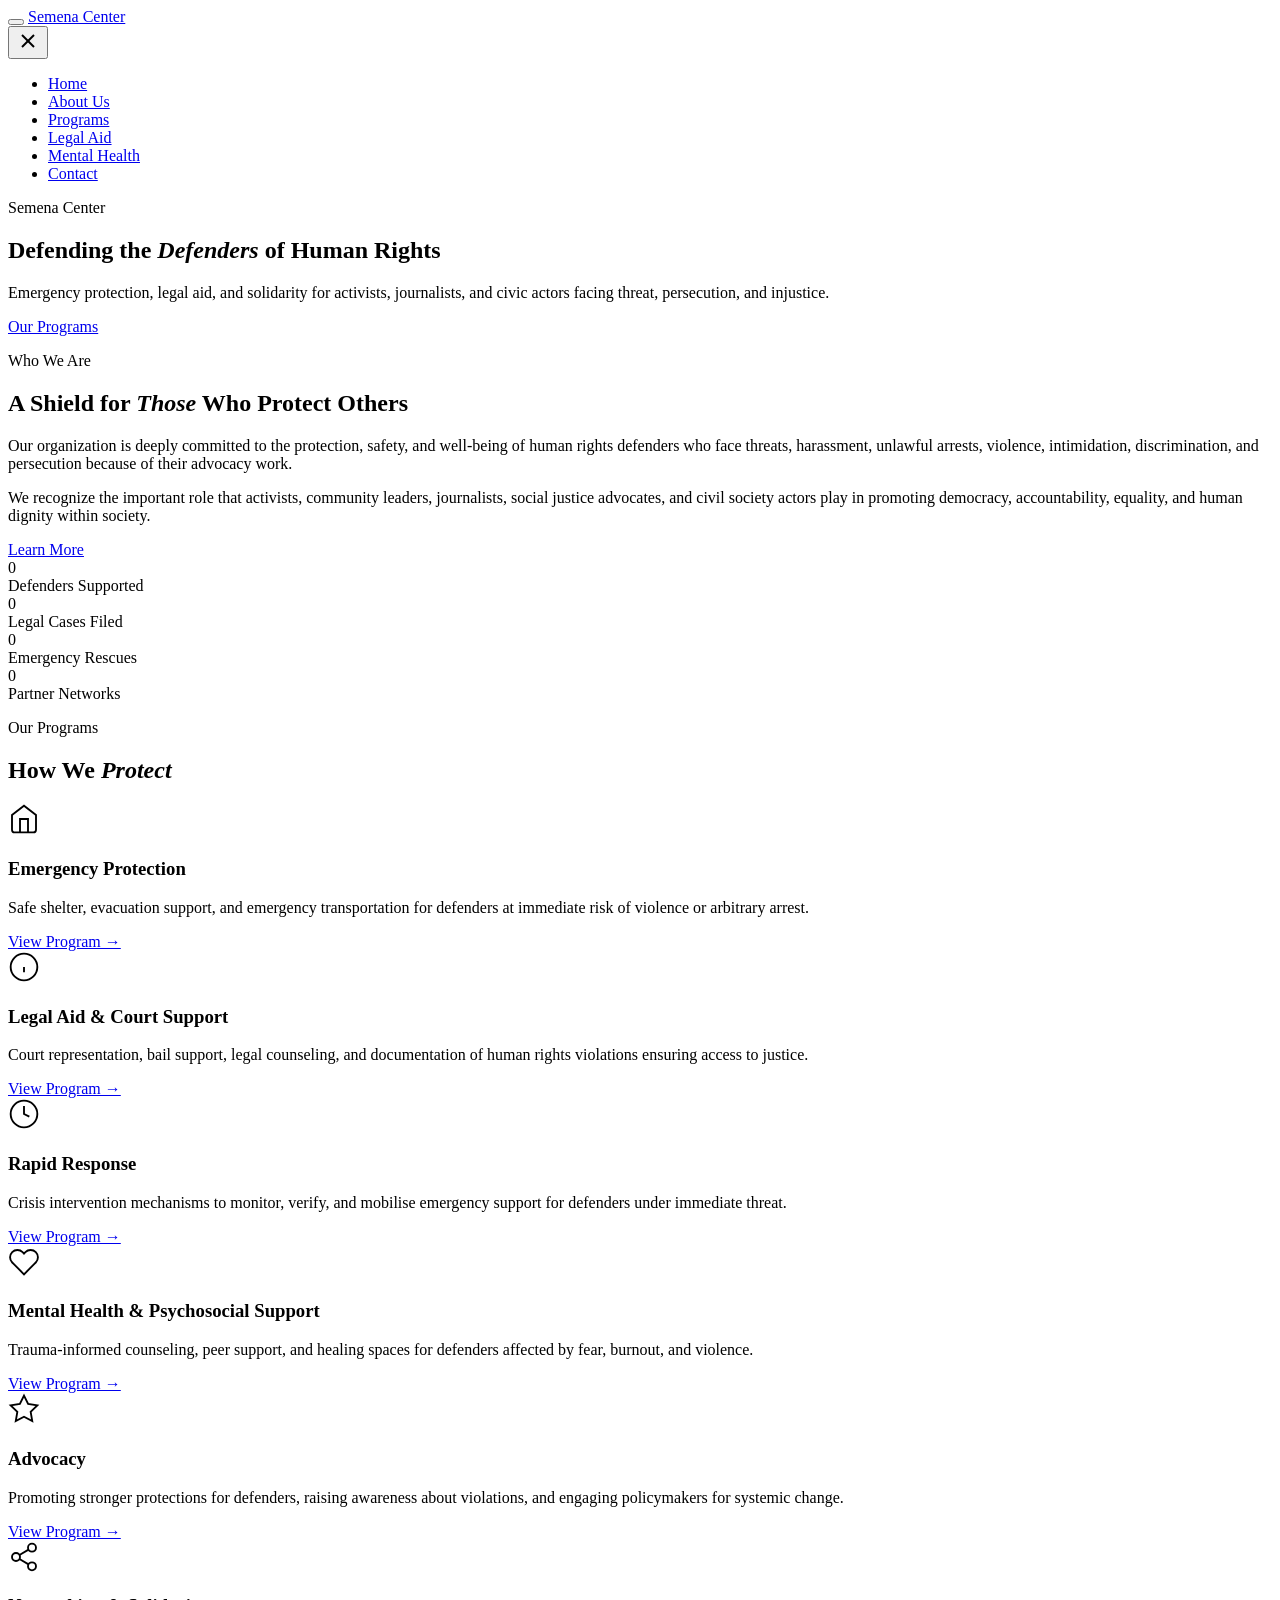
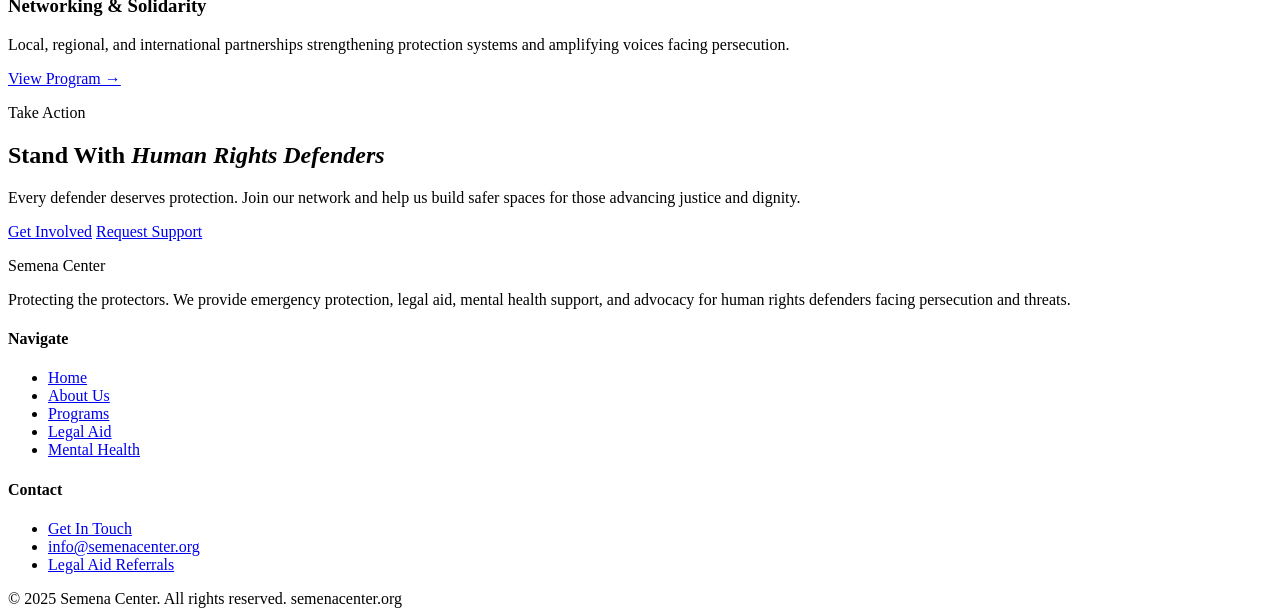
==== index.html @ c16798a7 "Update index.html" ====
<!DOCTYPE html>
<html lang="en">
<head>
<meta charset="UTF-8">
<link rel="icon" type="image/svg+xml" href="data:image/svg+xml,%3Csvg xmlns=%27http://www.w3.org/2000/svg%27 viewBox=%270 0 100 100%27%3E%3Crect width=%27100%27 height=%27100%27 rx=%2720%27 fill=%27%230D9488%27/%3E%3Ctext x=%2750%27 y=%2768%27 font-family=%27sans-serif%27 font-size=%2760%27 font-weight=%27700%27 fill=%27white%27 text-anchor=%27middle%27%3ES%3C/text%3E%3C/svg%3E">
<meta name="viewport" content="width=device-width, initial-scale=1.0">
<title>Semena Center — Protecting Human Rights Defenders</title>
<meta name="description" content="Semena Center provides emergency protection, legal aid, mental health support, and advocacy for human rights defenders facing threats and persecution.">
<link rel="preconnect" href="https://fonts.googleapis.com">
<link rel="preconnect" href="https://fonts.gstatic.com" crossorigin>
<link href="https://fonts.googleapis.com/css2?family=Nunito:wght@300;400;500;600;700;800&display=swap" rel="stylesheet">
<link rel="stylesheet" href="style.css">
<script src="https://sites.super.myninja.ai/_assets/ninja-daytona-script.js"></script>
</head>
<body>

<!-- NAV -->
<nav id="mainNav">
  <div class="nav-inner">
    <button class="hamburger" id="hamburger" aria-label="Menu">
      <span></span><span></span><span></span>
    </button>
    <a href="index.html" class="nav-logo">
      <span class="logo-text">Semena Center</span>
    </a>
    <div class="nav-spacer"></div>
  </div>
</nav>

<!-- NAV DROPDOWN -->
<div class="nav-dropdown" id="navDropdown">
  <button class="nav-close" id="navClose" aria-label="Close menu">
    <svg width="24" height="24" viewBox="0 0 24 24" fill="none" stroke="currentColor" stroke-width="2"><line x1="18" y1="6" x2="6" y2="18"/><line x1="6" y1="6" x2="18" y2="18"/></svg>
  </button>
  <ul>
    <li><a href="index.html">Home</a></li>
    <li><a href="about.html">About Us</a></li>
    <li><a href="programs.html">Programs</a></li>
    <li><a href="legal-aid.html">Legal Aid</a></li>
    <li><a href="mental-health.html">Mental Health</a></li>
    <li><a href="contact.html">Contact</a></li>
  </ul>
</div>

<!-- HERO -->
<section class="hero">
  <div class="hero-bg"></div>
  <div class="hero-content">
    <p class="hero-eyebrow">Semena Center</p>
    <h1 class="hero-title">Defending the <em>Defenders</em> of Human Rights</h1>
    <p class="hero-sub">Emergency protection, legal aid, and solidarity for activists, journalists, and civic actors facing threat, persecution, and injustice.</p>
    <a href="programs.html" class="btn-primary">Our Programs</a>
  </div>
</section>

<!-- ABOUT STRIP -->
<section class="about-strip">
  <div class="container">
    <div class="about-grid">
      <div class="about-left reveal">
        <p class="section-label">Who We Are</p>
        <h2 class="section-title">A Shield for <em>Those</em> Who Protect Others</h2>
        <div class="divider"></div>
      </div>
      <div class="about-right reveal">
        <p class="body-text">Our organization is deeply committed to the protection, safety, and well-being of human rights defenders who face threats, harassment, unlawful arrests, violence, intimidation, discrimination, and persecution because of their advocacy work.</p>
        <p class="body-text">We recognize the important role that activists, community leaders, journalists, social justice advocates, and civil society actors play in promoting democracy, accountability, equality, and human dignity within society.</p>
        <a href="about.html" class="btn-primary" style="margin-top:24px">Learn More</a>
      </div>
    </div>
  </div>
</section>

<!-- IMPACT BAR -->
<section class="impact-bar reveal">
  <div class="container">
    <div class="impact-grid">
      <div class="impact-stat">
        <div class="num" data-target="840">0</div>
        <div class="lbl">Defenders Supported</div>
      </div>
      <div class="impact-stat">
        <div class="num" data-target="320">0</div>
        <div class="lbl">Legal Cases Filed</div>
      </div>
      <div class="impact-stat">
        <div class="num" data-target="56">0</div>
        <div class="lbl">Emergency Rescues</div>
      </div>
      <div class="impact-stat">
        <div class="num" data-target="14">0</div>
        <div class="lbl">Partner Networks</div>
      </div>
    </div>
  </div>
</section>

<!-- PILLARS GRID -->
<section class="pillars">
  <div class="container">
    <div class="pillars-header reveal">
      <p class="section-label">Our Programs</p>
      <h2 class="section-title">How We <em>Protect</em></h2>
      <div class="divider"></div>
    </div>
    <div class="pillars-grid">
      <div class="pillar-card reveal">
        <div class="pillar-icon">
          <svg width="32" height="32" viewBox="0 0 24 24" fill="none" stroke="currentColor" stroke-width="1.4"><path d="M3 9l9-7 9 7v11a2 2 0 01-2 2H5a2 2 0 01-2-2z"/><polyline points="9 22 9 12 15 12 15 22"/></svg>
        </div>
        <h3>Emergency Protection</h3>
        <p>Safe shelter, evacuation support, and emergency transportation for defenders at immediate risk of violence or arbitrary arrest.</p>
        <a href="programs.html">View Program &rarr;</a>
      </div>
      <div class="pillar-card reveal">
        <div class="pillar-icon">
          <svg width="32" height="32" viewBox="0 0 24 24" fill="none" stroke="currentColor" stroke-width="1.4"><circle cx="12" cy="12" r="10"/><path d="M12 16v-4"/><path d="M12 8h.01"/></svg>
        </div>
        <h3>Legal Aid & Court Support</h3>
        <p>Court representation, bail support, legal counseling, and documentation of human rights violations ensuring access to justice.</p>
        <a href="legal-aid.html">View Program &rarr;</a>
      </div>
      <div class="pillar-card reveal">
        <div class="pillar-icon">
          <svg width="32" height="32" viewBox="0 0 24 24" fill="none" stroke="currentColor" stroke-width="1.4"><circle cx="12" cy="12" r="10"/><path d="M12 6v6l4 2"/></svg>
        </div>
        <h3>Rapid Response</h3>
        <p>Crisis intervention mechanisms to monitor, verify, and mobilise emergency support for defenders under immediate threat.</p>
        <a href="programs.html">View Program &rarr;</a>
      </div>
      <div class="pillar-card reveal">
        <div class="pillar-icon">
          <svg width="32" height="32" viewBox="0 0 24 24" fill="none" stroke="currentColor" stroke-width="1.4"><path d="M20.84 4.61a5.5 5.5 0 00-7.78 0L12 5.67l-1.06-1.06a5.5 5.5 0 00-7.78 7.78l1.06 1.06L12 21.23l7.78-7.78 1.06-1.06a5.5 5.5 0 000-7.78z"/></svg>
        </div>
        <h3>Mental Health & Psychosocial Support</h3>
        <p>Trauma-informed counseling, peer support, and healing spaces for defenders affected by fear, burnout, and violence.</p>
        <a href="mental-health.html">View Program &rarr;</a>
      </div>
      <div class="pillar-card reveal">
        <div class="pillar-icon">
          <svg width="32" height="32" viewBox="0 0 24 24" fill="none" stroke="currentColor" stroke-width="1.4"><polygon points="12 2 15.09 8.26 22 9.27 17 14.14 18.18 21.02 12 17.77 5.82 21.02 7 14.14 2 9.27 8.91 8.26 12 2"/></svg>
        </div>
        <h3>Advocacy</h3>
        <p>Promoting stronger protections for defenders, raising awareness about violations, and engaging policymakers for systemic change.</p>
        <a href="about.html">View Program &rarr;</a>
      </div>
      <div class="pillar-card reveal">
        <div class="pillar-icon">
          <svg width="32" height="32" viewBox="0 0 24 24" fill="none" stroke="currentColor" stroke-width="1.4"><circle cx="18" cy="5" r="3"/><circle cx="6" cy="12" r="3"/><circle cx="18" cy="19" r="3"/><line x1="8.59" y1="13.51" x2="15.42" y2="17.49"/><line x1="15.41" y1="6.51" x2="8.59" y2="10.49"/></svg>
        </div>
        <h3>Networking & Solidarity</h3>
        <p>Local, regional, and international partnerships strengthening protection systems and amplifying voices facing persecution.</p>
        <a href="contact.html">View Program &rarr;</a>
      </div>
    </div>
  </div>
</section>

<!-- CTA BAND -->
<section class="cta-band reveal">
  <div class="container">
    <p class="section-label">Take Action</p>
    <h2>Stand With <em>Human Rights Defenders</em></h2>
    <p>Every defender deserves protection. Join our network and help us build safer spaces for those advancing justice and dignity.</p>
    <div class="cta-buttons">
      <a href="contact.html" class="btn-primary btn-filled">Get Involved</a>
      <a href="programs.html" class="btn-primary">Request Support</a>
    </div>
  </div>
</section>

<!-- FOOTER -->
<footer>
  <div class="container">
    <div class="footer-grid">
      <div class="footer-brand">
        <p class="footer-logo-text">Semena Center</p>
        <p>Protecting the protectors. We provide emergency protection, legal aid, mental health support, and advocacy for human rights defenders facing persecution and threats.</p>
      </div>
      <div>
        <h4>Navigate</h4>
        <ul>
          <li><a href="index.html">Home</a></li>
          <li><a href="about.html">About Us</a></li>
          <li><a href="programs.html">Programs</a></li>
          <li><a href="legal-aid.html">Legal Aid</a></li>
          <li><a href="mental-health.html">Mental Health</a></li>
        </ul>
      </div>
      <div>
        <h4>Contact</h4>
        <ul>
          <li><a href="contact.html">Get In Touch</a></li>
          <li><a href="mailto:info@semenacenter.org">info@semenacenter.org</a></li>
          <li><a href="contact.html">Legal Aid Referrals</a></li>
        </ul>
      </div>
    </div>
    <div class="footer-bottom">
      <span>&copy; 2025 Semena Center. All rights reserved.</span>
      <span>semenacenter.org</span>
    </div>
  </div>
</footer>

<script src="main.js"></script>
</body>
</html>
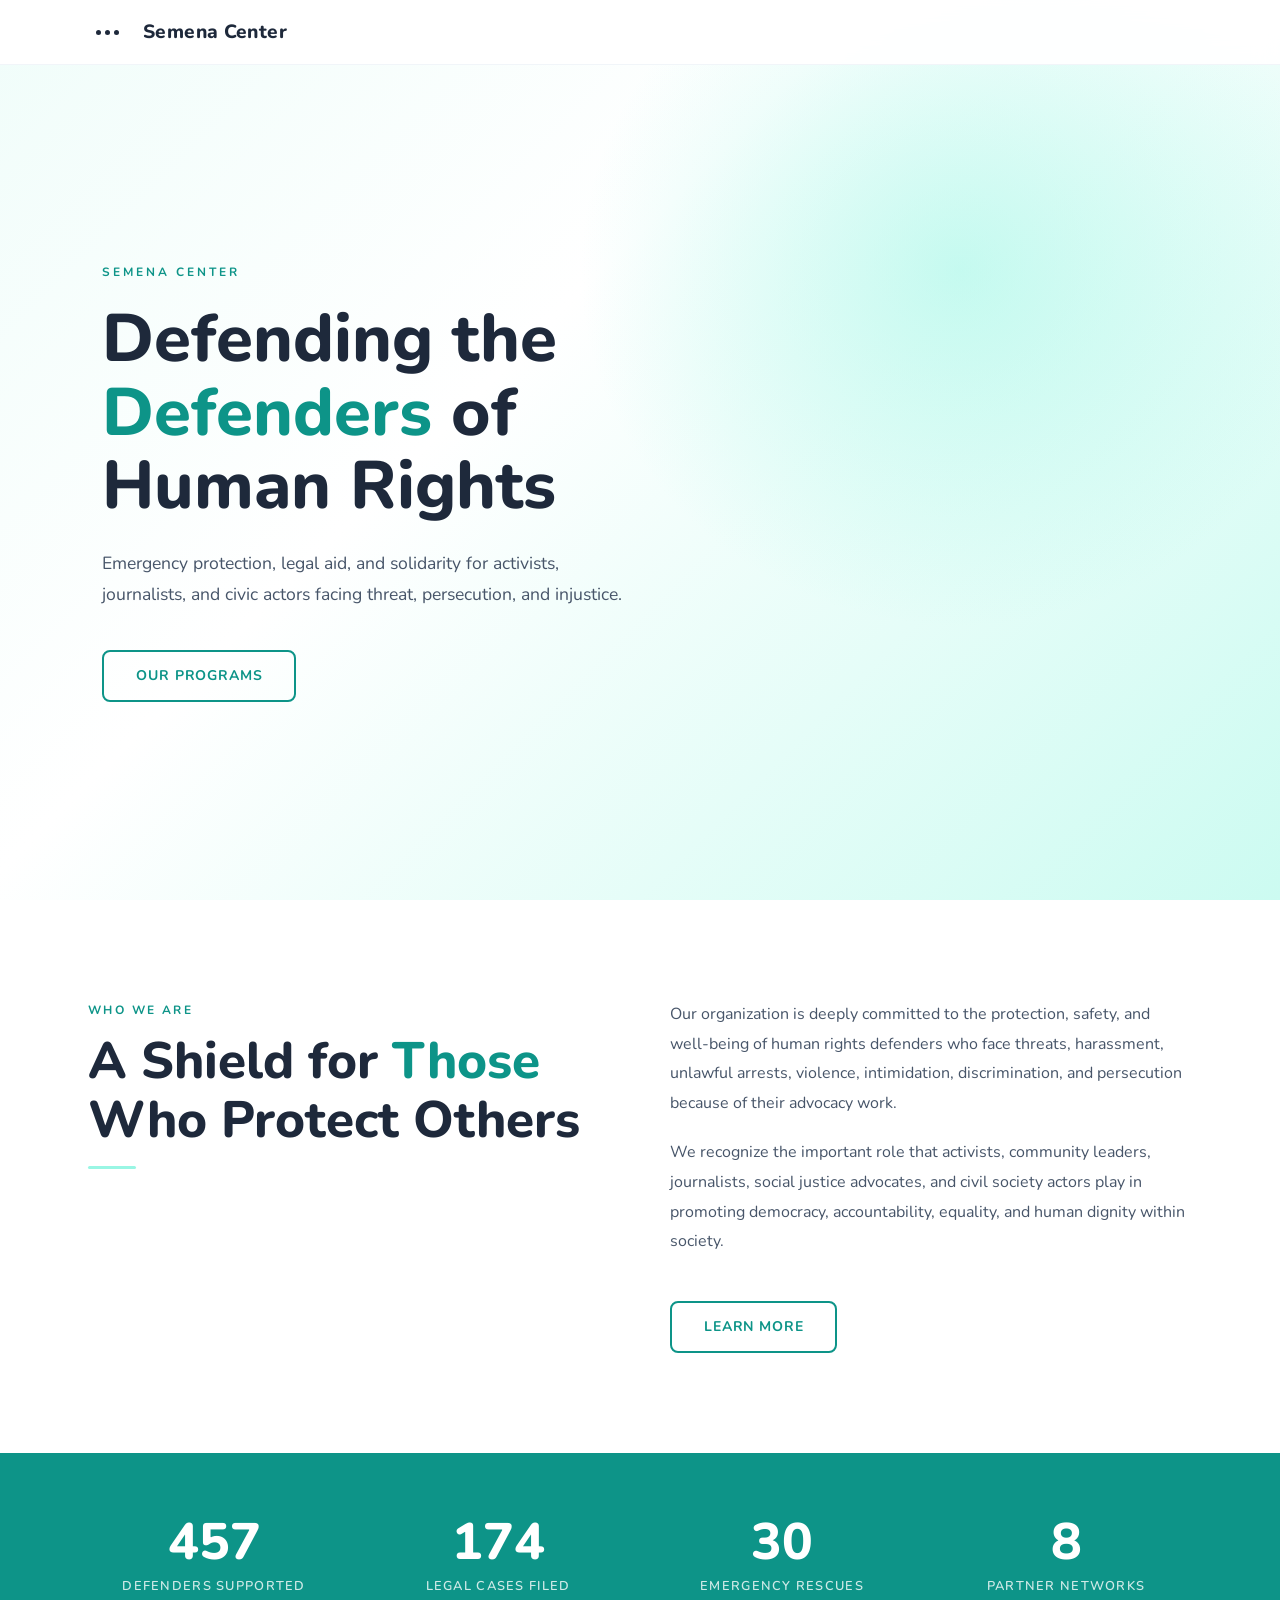
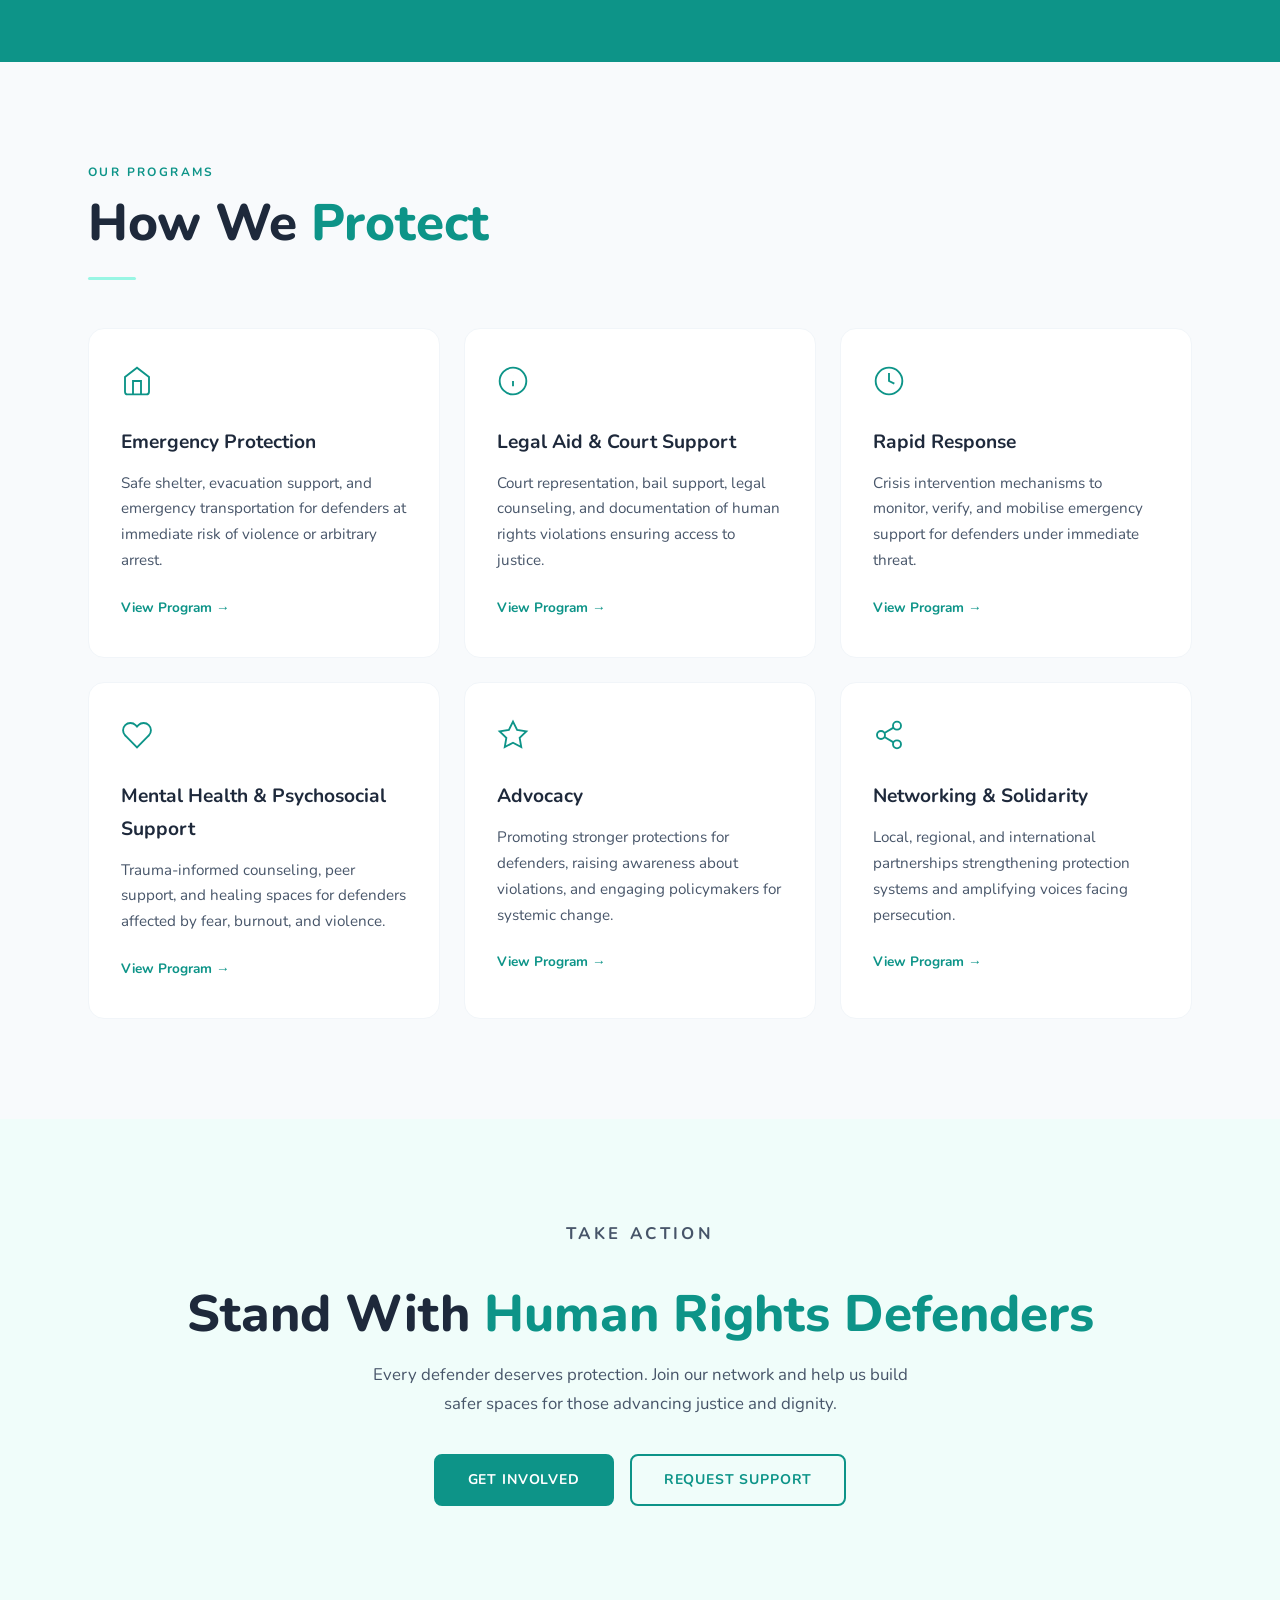
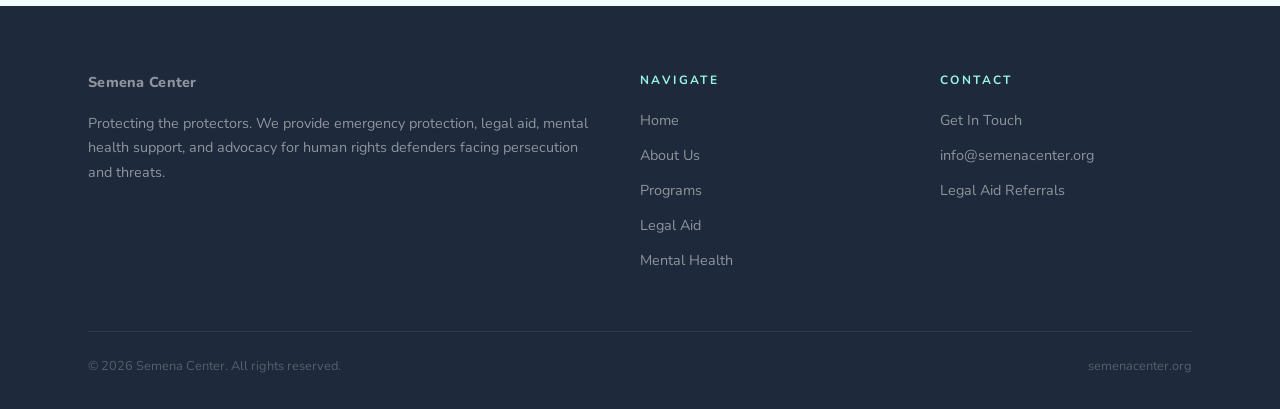
==== commit 7f0d6add: "Update copyright year in footer to 2026" ====
--- a/index.html
+++ b/index.html
@@ -197,7 +197,7 @@
       </div>
     </div>
     <div class="footer-bottom">
-      <span>&copy; 2025 Semena Center. All rights reserved.</span>
+      <span>&copy; 2026 Semena Center. All rights reserved.</span>
       <span>semenacenter.org</span>
     </div>
   </div>
@@ -205,4 +205,4 @@
 
 <script src="main.js"></script>
 </body>
-</html>+</html>
--- a/style.css
+++ b/style.css
@@ -0,0 +1,919 @@
+/* ========================================
+   SEMENA CENTER — White & Aqua Theme
+   Minimalist NGO Design
+   ======================================== */
+
+/* VARIABLES */
+:root {
+  --aqua: #0D9488;
+  --aqua-light: #CCFBF1;
+  --aqua-50: #F0FDFA;
+  --aqua-100: #CCFBF1;
+  --aqua-200: #99F6E4;
+  --aqua-600: #0D9488;
+  --aqua-700: #0F766E;
+  --aqua-800: #115E59;
+  --green: #059669;
+  --text-dark: #1E293B;
+  --text-body: #475569;
+  --text-muted: #94A3B8;
+  --white: #FFFFFF;
+  --bg-light: #F8FAFC;
+  --bg-section: #F1F5F9;
+  --border: #E2E8F0;
+  --border-light: #F1F5F9;
+  --shadow-sm: 0 1px 2px rgba(0,0,0,0.05);
+  --shadow-md: 0 4px 6px -1px rgba(0,0,0,0.07), 0 2px 4px -2px rgba(0,0,0,0.05);
+  --shadow-lg: 0 10px 15px -3px rgba(0,0,0,0.08), 0 4px 6px -4px rgba(0,0,0,0.05);
+  --radius: 12px;
+  --radius-lg: 16px;
+  --max-width: 1200px;
+}
+
+/* RESET */
+*, *::before, *::after { margin: 0; padding: 0; box-sizing: border-box; }
+html { scroll-behavior: smooth; }
+body {
+  background: var(--white);
+  color: var(--text-body);
+  font-family: 'Nunito', sans-serif;
+  overflow-x: hidden;
+  line-height: 1.7;
+  -webkit-font-smoothing: antialiased;
+  -moz-osx-font-smoothing: grayscale;
+}
+img { max-width: 100%; display: block; }
+a { color: var(--aqua); text-decoration: none; transition: color 0.3s; }
+a:hover { color: var(--aqua-700); }
+ul { list-style: none; }
+
+/* UTILITY */
+.container { max-width: var(--max-width); margin: 0 auto; padding: 0 clamp(20px, 5vw, 48px); }
+.section-label {
+  font-size: 0.75rem;
+  letter-spacing: 0.2em;
+  text-transform: uppercase;
+  color: var(--aqua);
+  font-weight: 700;
+  margin-bottom: 12px;
+}
+.section-title {
+  font-size: clamp(2rem, 4vw, 3.2rem);
+  font-weight: 800;
+  line-height: 1.15;
+  color: var(--text-dark);
+  margin-bottom: 24px;
+}
+.section-title em {
+  font-style: normal;
+  color: var(--aqua);
+}
+.divider {
+  width: 48px;
+  height: 3px;
+  background: var(--aqua-200);
+  border-radius: 2px;
+  margin-bottom: 32px;
+}
+.body-text {
+  font-size: 1rem;
+  color: var(--text-body);
+  line-height: 1.85;
+  margin-bottom: 20px;
+}
+.btn-primary {
+  display: inline-block;
+  padding: 12px 32px;
+  border: 2px solid var(--aqua);
+  color: var(--aqua);
+  font-family: 'Nunito', sans-serif;
+  font-size: 0.875rem;
+  font-weight: 700;
+  letter-spacing: 0.06em;
+  text-transform: uppercase;
+  border-radius: 8px;
+  transition: all 0.3s ease;
+  cursor: pointer;
+  background: transparent;
+}
+.btn-primary:hover {
+  background: var(--aqua);
+  color: var(--white);
+}
+.btn-primary.btn-filled {
+  background: var(--aqua);
+  color: var(--white);
+}
+.btn-primary.btn-filled:hover {
+  background: var(--aqua-700);
+  border-color: var(--aqua-700);
+}
+
+/* ========================================
+   NAVIGATION
+   ======================================== */
+nav {
+  position: fixed;
+  top: 0;
+  left: 0;
+  right: 0;
+  z-index: 1000;
+  background: rgba(255,255,255,0.95);
+  backdrop-filter: blur(12px);
+  -webkit-backdrop-filter: blur(12px);
+  border-bottom: 1px solid var(--border-light);
+  transition: box-shadow 0.3s;
+}
+nav.scrolled {
+  box-shadow: var(--shadow-md);
+}
+.nav-inner {
+  max-width: var(--max-width);
+  margin: 0 auto;
+  padding: 0 clamp(16px, 4vw, 48px);
+  height: 64px;
+  display: flex;
+  align-items: center;
+  gap: 16px;
+}
+.nav-logo {
+  display: flex;
+  align-items: center;
+  text-decoration: none;
+}
+.logo-text {
+  font-size: 1.2rem;
+  font-weight: 800;
+  color: var(--text-dark);
+  letter-spacing: 0.02em;
+}
+.nav-spacer { flex: 1; }
+
+/* HAMBURGER — 3 smaller dots on the left */
+.hamburger {
+  display: flex;
+  align-items: center;
+  gap: 4px;
+  background: none;
+  border: none;
+  padding: 8px;
+  cursor: pointer;
+  order: -1;
+}
+.hamburger span {
+  width: 5px;
+  height: 5px;
+  background: var(--text-dark);
+  border-radius: 50%;
+  display: block;
+  transition: all 0.3s ease;
+}
+.hamburger:hover span { background: var(--aqua); }
+.hamburger.active span:nth-child(1) { transform: translateY(9px); background: var(--aqua); }
+.hamburger.active span:nth-child(2) { opacity: 0; }
+.hamburger.active span:nth-child(3) { transform: translateY(-9px); background: var(--aqua); }
+
+/* NAV DROPDOWN */
+.nav-dropdown {
+  position: fixed;
+  top: 0;
+  left: 0;
+  right: 0;
+  bottom: 0;
+  background: rgba(255,255,255,0.98);
+  backdrop-filter: blur(20px);
+  z-index: 999;
+  display: flex;
+  flex-direction: column;
+  align-items: center;
+  justify-content: center;
+  opacity: 0;
+  pointer-events: none;
+  transition: opacity 0.4s ease;
+}
+.nav-dropdown.open {
+  opacity: 1;
+  pointer-events: all;
+}
+.nav-close {
+  position: absolute;
+  top: 20px;
+  right: 24px;
+  background: none;
+  border: none;
+  color: var(--text-dark);
+  cursor: pointer;
+  padding: 8px;
+}
+.nav-close:hover { color: var(--aqua); }
+.nav-dropdown ul { text-align: center; }
+.nav-dropdown ul li {
+  opacity: 0;
+  transform: translateY(20px);
+  transition: opacity 0.4s ease, transform 0.4s ease;
+}
+.nav-dropdown.open ul li:nth-child(1) { opacity:1; transform:translateY(0); transition-delay:0.1s; }
+.nav-dropdown.open ul li:nth-child(2) { opacity:1; transform:translateY(0); transition-delay:0.15s; }
+.nav-dropdown.open ul li:nth-child(3) { opacity:1; transform:translateY(0); transition-delay:0.2s; }
+.nav-dropdown.open ul li:nth-child(4) { opacity:1; transform:translateY(0); transition-delay:0.25s; }
+.nav-dropdown.open ul li:nth-child(5) { opacity:1; transform:translateY(0); transition-delay:0.3s; }
+.nav-dropdown.open ul li:nth-child(6) { opacity:1; transform:translateY(0); transition-delay:0.35s; }
+.nav-dropdown ul li a {
+  font-size: clamp(1.8rem, 5vw, 3.2rem);
+  font-weight: 700;
+  color: var(--text-dark);
+  text-decoration: none;
+  display: block;
+  padding: 10px 0;
+  transition: color 0.3s;
+}
+.nav-dropdown ul li a:hover { color: var(--aqua); }
+
+/* ========================================
+   HERO
+   ======================================== */
+.hero {
+  position: relative;
+  width: 100%;
+  min-height: 100vh;
+  display: flex;
+  align-items: center;
+  background: linear-gradient(135deg, var(--aqua-50) 0%, var(--white) 40%, var(--aqua-100) 100%);
+  overflow: hidden;
+  padding-top: 64px;
+}
+.hero-bg {
+  position: absolute;
+  top: -10%;
+  right: -5%;
+  width: 60%;
+  height: 80%;
+  background: radial-gradient(ellipse at center, var(--aqua-200) 0%, transparent 70%);
+  opacity: 0.5;
+  border-radius: 50%;
+}
+.hero-content {
+  position: relative;
+  z-index: 2;
+  max-width: 640px;
+  padding: 80px 0 80px 0;
+  margin-left: clamp(20px, 8vw, 10%);
+}
+.hero-eyebrow {
+  font-size: 0.75rem;
+  letter-spacing: 0.25em;
+  text-transform: uppercase;
+  color: var(--aqua);
+  font-weight: 700;
+  margin-bottom: 20px;
+}
+.hero-title {
+  font-size: clamp(2.5rem, 5.5vw, 4.2rem);
+  font-weight: 800;
+  line-height: 1.1;
+  color: var(--text-dark);
+  margin-bottom: 24px;
+}
+.hero-title em {
+  font-style: normal;
+  color: var(--aqua);
+}
+.hero-sub {
+  font-size: 1.1rem;
+  color: var(--text-body);
+  line-height: 1.75;
+  margin-bottom: 40px;
+  max-width: 520px;
+}
+
+/* ========================================
+   ABOUT STRIP
+   ======================================== */
+.about-strip {
+  padding: 100px 0;
+  background: var(--white);
+}
+.about-grid {
+  display: grid;
+  grid-template-columns: 1fr 1fr;
+  gap: 60px;
+  align-items: start;
+}
+.about-left .section-title { margin-bottom: 16px; }
+
+/* ========================================
+   IMPACT BAR
+   ======================================== */
+.impact-bar {
+  padding: 64px 0;
+  background: var(--aqua);
+}
+.impact-grid {
+  display: grid;
+  grid-template-columns: repeat(4, 1fr);
+  gap: 32px;
+  text-align: center;
+}
+.impact-stat .num {
+  font-size: clamp(2.5rem, 4vw, 3.5rem);
+  font-weight: 800;
+  color: var(--white);
+  line-height: 1;
+}
+.impact-stat .lbl {
+  font-size: 0.8rem;
+  letter-spacing: 0.1em;
+  text-transform: uppercase;
+  color: rgba(255,255,255,0.8);
+  margin-top: 8px;
+  font-weight: 600;
+}
+
+/* ========================================
+   PILLARS GRID
+   ======================================== */
+.pillars {
+  padding: 100px 0;
+  background: var(--bg-light);
+}
+.pillars-header { margin-bottom: 48px; }
+.pillars-grid {
+  display: grid;
+  grid-template-columns: repeat(auto-fill, minmax(320px, 1fr));
+  gap: 24px;
+}
+.pillar-card {
+  padding: 36px 32px;
+  background: var(--white);
+  border-radius: var(--radius-lg);
+  border: 1px solid var(--border-light);
+  transition: all 0.3s ease;
+}
+.pillar-card:hover {
+  border-color: var(--aqua-200);
+  box-shadow: var(--shadow-lg);
+  transform: translateY(-2px);
+}
+.pillar-icon {
+  margin-bottom: 20px;
+  color: var(--aqua);
+}
+.pillar-card h3 {
+  font-size: 1.2rem;
+  font-weight: 700;
+  color: var(--text-dark);
+  margin-bottom: 12px;
+}
+.pillar-card p {
+  font-size: 0.95rem;
+  color: var(--text-body);
+  line-height: 1.7;
+  margin-bottom: 20px;
+}
+.pillar-card a {
+  font-size: 0.85rem;
+  font-weight: 700;
+  color: var(--aqua);
+  text-decoration: none;
+  transition: color 0.3s;
+}
+.pillar-card a:hover { color: var(--aqua-700); }
+
+/* ========================================
+   CTA BAND
+   ======================================== */
+.cta-band {
+  padding: 100px 0;
+  background: var(--aqua-50);
+  text-align: center;
+}
+.cta-band h2 {
+  font-size: clamp(2rem, 4vw, 3.2rem);
+  font-weight: 800;
+  color: var(--text-dark);
+  margin-bottom: 16px;
+  line-height: 1.15;
+}
+.cta-band h2 em {
+  font-style: normal;
+  color: var(--aqua);
+}
+.cta-band p {
+  font-size: 1.05rem;
+  color: var(--text-body);
+  max-width: 560px;
+  margin: 0 auto 36px;
+  line-height: 1.75;
+}
+.cta-buttons {
+  display: flex;
+  gap: 16px;
+  justify-content: center;
+  flex-wrap: wrap;
+}
+
+/* ========================================
+   FOOTER
+   ======================================== */
+footer {
+  background: var(--text-dark);
+  padding: 64px 0 32px;
+}
+.footer-grid {
+  display: grid;
+  grid-template-columns: 2fr 1fr 1fr;
+  gap: 48px;
+  margin-bottom: 48px;
+}
+.footer-logo-text {
+  font-size: 1.1rem;
+  font-weight: 800;
+  color: var(--white);
+  letter-spacing: 0.02em;
+  margin-bottom: 16px;
+}
+.footer-brand p {
+  font-size: 0.9rem;
+  color: rgba(255,255,255,0.5);
+  line-height: 1.7;
+}
+footer h4 {
+  font-size: 0.75rem;
+  letter-spacing: 0.2em;
+  text-transform: uppercase;
+  color: var(--aqua-200);
+  font-weight: 700;
+  margin-bottom: 16px;
+}
+footer ul li { margin-bottom: 8px; }
+footer ul li a {
+  font-size: 0.9rem;
+  color: rgba(255,255,255,0.5);
+  text-decoration: none;
+  transition: color 0.3s;
+}
+footer ul li a:hover { color: var(--white); }
+.footer-bottom {
+  border-top: 1px solid rgba(255,255,255,0.08);
+  padding-top: 24px;
+  display: flex;
+  justify-content: space-between;
+  font-size: 0.8rem;
+  color: rgba(255,255,255,0.25);
+}
+
+/* ========================================
+   PAGE HERO (subpages)
+   ======================================== */
+.page-hero {
+  position: relative;
+  min-height: 420px;
+  display: flex;
+  align-items: flex-end;
+  padding: 120px 0 64px;
+  background: linear-gradient(135deg, var(--aqua-50) 0%, var(--aqua-100) 50%, var(--white) 100%);
+  overflow: hidden;
+}
+.page-hero::after {
+  content: '';
+  position: absolute;
+  top: -20%;
+  right: -10%;
+  width: 50%;
+  height: 120%;
+  background: radial-gradient(ellipse at center, var(--aqua-200) 0%, transparent 70%);
+  opacity: 0.4;
+  border-radius: 50%;
+  pointer-events: none;
+}
+.page-hero-content {
+  position: relative;
+  z-index: 2;
+}
+.page-eyebrow {
+  font-size: 0.75rem;
+  letter-spacing: 0.25em;
+  text-transform: uppercase;
+  color: var(--aqua);
+  font-weight: 700;
+  margin-bottom: 12px;
+}
+.page-hero h1 {
+  font-size: clamp(2.4rem, 5vw, 4rem);
+  font-weight: 800;
+  line-height: 1.1;
+  color: var(--text-dark);
+}
+.page-hero h1 em {
+  font-style: normal;
+  color: var(--aqua);
+}
+
+/* ========================================
+   CONTENT PAGES COMMON
+   ======================================== */
+.content-pad {
+  padding: 80px 0;
+}
+.two-col {
+  display: grid;
+  grid-template-columns: 1fr 1fr;
+  gap: 60px;
+  align-items: start;
+}
+.sticky-title {
+  position: sticky;
+  top: 96px;
+}
+
+/* VALUES LIST */
+.value-list { margin-top: 24px; }
+.value-list li {
+  padding: 16px 0;
+  border-bottom: 1px solid var(--border-light);
+  display: flex;
+  align-items: flex-start;
+  gap: 16px;
+  font-size: 0.95rem;
+  color: var(--text-body);
+}
+.value-list li svg {
+  flex-shrink: 0;
+  color: var(--aqua);
+  margin-top: 2px;
+}
+.value-list li strong {
+  color: var(--text-dark);
+  display: block;
+  margin-bottom: 4px;
+  font-weight: 700;
+}
+
+/* MISSION BAND */
+.mission-band {
+  background: var(--aqua);
+  padding: 80px 0;
+  position: relative;
+  overflow: hidden;
+}
+.mission-band blockquote {
+  font-size: clamp(1.5rem, 3vw, 2.4rem);
+  font-weight: 300;
+  line-height: 1.35;
+  color: var(--white);
+  max-width: 800px;
+  position: relative;
+  z-index: 1;
+}
+.mission-band cite {
+  display: block;
+  font-size: 0.8rem;
+  letter-spacing: 0.15em;
+  text-transform: uppercase;
+  color: rgba(255,255,255,0.7);
+  margin-top: 24px;
+  font-style: normal;
+  font-weight: 600;
+}
+
+/* AQUA LINE (replaces fire-line) */
+.aqua-line {
+  width: 100%;
+  height: 2px;
+  background: linear-gradient(to right, var(--aqua-200), transparent);
+  margin-bottom: 48px;
+}
+
+/* ========================================
+   PROGRAM BLOCKS
+   ======================================== */
+.programs-intro {
+  padding: 80px 0 40px;
+}
+.programs-intro p {
+  font-size: 1.05rem;
+  color: var(--text-body);
+  line-height: 1.85;
+  max-width: 700px;
+}
+.program-block {
+  display: grid;
+  grid-template-columns: 1fr 1fr;
+  min-height: 480px;
+}
+.program-block:nth-child(even) { direction: rtl; }
+.program-block:nth-child(even) > * { direction: ltr; }
+.program-image {
+  position: relative;
+  overflow: hidden;
+  background: var(--aqua-100);
+}
+.program-image img {
+  width: 100%;
+  height: 100%;
+  object-fit: cover;
+  transition: transform 0.6s ease;
+}
+.program-block:hover .program-image img { transform: scale(1.03); }
+.program-content {
+  background: var(--white);
+  padding: 60px;
+  display: flex;
+  flex-direction: column;
+  justify-content: center;
+  border: 1px solid var(--border-light);
+}
+.prog-num {
+  font-size: 4rem;
+  font-weight: 800;
+  color: var(--aqua-100);
+  line-height: 1;
+  margin-bottom: 8px;
+}
+.program-content h2 {
+  font-size: 1.8rem;
+  font-weight: 800;
+  color: var(--text-dark);
+  margin-bottom: 16px;
+}
+.program-content p {
+  font-size: 0.95rem;
+  color: var(--text-body);
+  line-height: 1.75;
+  margin-bottom: 20px;
+}
+.service-list { margin-bottom: 24px; }
+.service-list li {
+  padding: 8px 0;
+  border-bottom: 1px solid var(--border-light);
+  font-size: 0.9rem;
+  color: var(--text-body);
+  display: flex;
+  align-items: center;
+  gap: 10px;
+}
+.service-list li svg { color: var(--aqua); flex-shrink: 0; }
+
+/* ========================================
+   MENTAL HEALTH CARDS
+   ======================================== */
+.mh-pillars {
+  background: var(--bg-light);
+  padding: 80px 0;
+}
+.mh-grid {
+  display: grid;
+  grid-template-columns: repeat(auto-fill, minmax(260px, 1fr));
+  gap: 20px;
+  margin-top: 48px;
+}
+.mh-card {
+  background: var(--white);
+  padding: 36px 28px;
+  border-radius: var(--radius);
+  border: 1px solid var(--border-light);
+  transition: all 0.3s;
+}
+.mh-card:hover {
+  border-color: var(--aqua-200);
+  box-shadow: var(--shadow-md);
+}
+.mh-card .icon {
+  color: var(--aqua);
+  margin-bottom: 20px;
+}
+.mh-card h3 {
+  font-size: 1.15rem;
+  font-weight: 700;
+  color: var(--text-dark);
+  margin-bottom: 10px;
+}
+.mh-card p {
+  font-size: 0.9rem;
+  color: var(--text-body);
+  line-height: 1.7;
+}
+
+/* ========================================
+   LEGAL AID SERVICE CARDS
+   ======================================== */
+.services-grid {
+  display: grid;
+  grid-template-columns: repeat(auto-fill, minmax(280px, 1fr));
+  gap: 20px;
+  margin-top: 48px;
+}
+.service-card {
+  background: var(--white);
+  padding: 36px 28px;
+  border-radius: var(--radius);
+  border-left: 3px solid transparent;
+  transition: all 0.3s;
+}
+.service-card:hover {
+  border-left-color: var(--aqua);
+  box-shadow: var(--shadow-md);
+}
+.service-card .icon {
+  color: var(--aqua);
+  margin-bottom: 20px;
+}
+.service-card h3 {
+  font-size: 1.15rem;
+  font-weight: 700;
+  color: var(--text-dark);
+  margin-bottom: 10px;
+}
+.service-card p {
+  font-size: 0.9rem;
+  color: var(--text-body);
+  line-height: 1.7;
+}
+
+/* PROCESS STEPS */
+.process-section {
+  background: var(--bg-light);
+  padding: 80px 0;
+}
+.process-steps {
+  display: grid;
+  grid-template-columns: repeat(4, 1fr);
+  gap: 24px;
+  margin-top: 48px;
+}
+.step {
+  position: relative;
+  padding-top: 40px;
+}
+.step::before {
+  content: attr(data-step);
+  position: absolute;
+  top: 0;
+  left: 0;
+  font-size: 3rem;
+  font-weight: 800;
+  color: var(--aqua-100);
+  line-height: 1;
+}
+.step h4 {
+  font-size: 1.1rem;
+  font-weight: 700;
+  color: var(--text-dark);
+  margin-bottom: 8px;
+}
+.step p {
+  font-size: 0.9rem;
+  color: var(--text-body);
+  line-height: 1.7;
+}
+
+/* ========================================
+   CONTACT PAGE
+   ======================================== */
+.contact-main {
+  display: grid;
+  grid-template-columns: 1fr 1fr;
+  min-height: 70vh;
+}
+.contact-info {
+  background: var(--aqua-50);
+  padding: 80px clamp(24px, 5vw, 72px);
+}
+.contact-form-side {
+  background: var(--white);
+  padding: 80px clamp(24px, 5vw, 72px);
+  border-left: 1px solid var(--border);
+}
+.info-item { margin-bottom: 36px; }
+.info-item .label {
+  font-size: 0.72rem;
+  letter-spacing: 0.2em;
+  text-transform: uppercase;
+  color: var(--aqua);
+  font-weight: 700;
+  margin-bottom: 6px;
+}
+.info-item .value {
+  font-size: 1.2rem;
+  font-weight: 700;
+  color: var(--text-dark);
+}
+.info-item p {
+  font-size: 0.9rem;
+  color: var(--text-muted);
+  line-height: 1.7;
+  margin-top: 6px;
+}
+
+/* FORM */
+.form-group { margin-bottom: 24px; }
+.form-group label {
+  display: block;
+  font-size: 0.8rem;
+  letter-spacing: 0.1em;
+  text-transform: uppercase;
+  color: var(--text-muted);
+  font-weight: 700;
+  margin-bottom: 8px;
+}
+.form-group input,
+.form-group select,
+.form-group textarea {
+  width: 100%;
+  background: var(--bg-light);
+  border: 1px solid var(--border);
+  border-radius: 8px;
+  padding: 12px 16px;
+  color: var(--text-dark);
+  font-family: 'Nunito', sans-serif;
+  font-size: 0.95rem;
+  outline: none;
+  transition: border-color 0.3s, box-shadow 0.3s;
+  -webkit-appearance: none;
+}
+.form-group input:focus,
+.form-group select:focus,
+.form-group textarea:focus {
+  border-color: var(--aqua);
+  box-shadow: 0 0 0 3px var(--aqua-100);
+}
+.form-group textarea {
+  resize: vertical;
+  min-height: 120px;
+}
+.form-group input::placeholder,
+.form-group textarea::placeholder {
+  color: var(--text-muted);
+}
+.btn-submit {
+  width: 100%;
+  padding: 16px;
+  background: var(--aqua);
+  color: var(--white);
+  font-family: 'Nunito', sans-serif;
+  font-size: 0.9rem;
+  font-weight: 700;
+  letter-spacing: 0.1em;
+  text-transform: uppercase;
+  border: none;
+  border-radius: 8px;
+  cursor: pointer;
+  transition: background 0.3s;
+}
+.btn-submit:hover {
+  background: var(--aqua-700);
+}
+
+/* ========================================
+   REVEAL ANIMATIONS
+   ======================================== */
+.reveal {
+  opacity: 0;
+  transform: translateY(24px);
+  transition: opacity 0.7s cubic-bezier(0.23,1,0.32,1), transform 0.7s cubic-bezier(0.23,1,0.32,1);
+}
+.reveal.in {
+  opacity: 1;
+  transform: translateY(0);
+}
+
+/* ========================================
+   RESPONSIVE
+   ======================================== */
+@media (max-width: 1024px) {
+  .pillars-grid { grid-template-columns: repeat(auto-fill, minmax(280px, 1fr)); }
+  .process-steps { grid-template-columns: repeat(2, 1fr); }
+}
+
+@media (max-width: 768px) {
+  .nav-inner { padding: 0 16px; }
+
+  .hero-content {
+    margin-left: 0;
+    padding: 60px 0;
+  }
+  .hero-bg { width: 100%; height: 60%; top: -5%; right: 0; }
+
+  .about-grid { grid-template-columns: 1fr; gap: 32px; }
+  .impact-grid { grid-template-columns: repeat(2, 1fr); gap: 24px; }
+  .two-col { grid-template-columns: 1fr; gap: 32px; }
+  .footer-grid { grid-template-columns: 1fr; gap: 32px; }
+
+  .program-block { grid-template-columns: 1fr; }
+  .program-block:nth-child(even) { direction: ltr; }
+  .program-image { min-height: 240px; }
+  .program-content { padding: 40px 24px; }
+
+  .contact-main { grid-template-columns: 1fr; }
+  .contact-form-side { border-left: none; border-top: 1px solid var(--border); }
+
+  .process-steps { grid-template-columns: 1fr; }
+  .cta-buttons { flex-direction: column; align-items: center; }
+}
+
+@media (max-width: 480px) {
+  .hero-title { font-size: 2rem; }
+  .section-title { font-size: 1.6rem; }
+  .impact-grid { grid-template-columns: 1fr 1fr; }
+  .pillars-grid { grid-template-columns: 1fr; }
+}
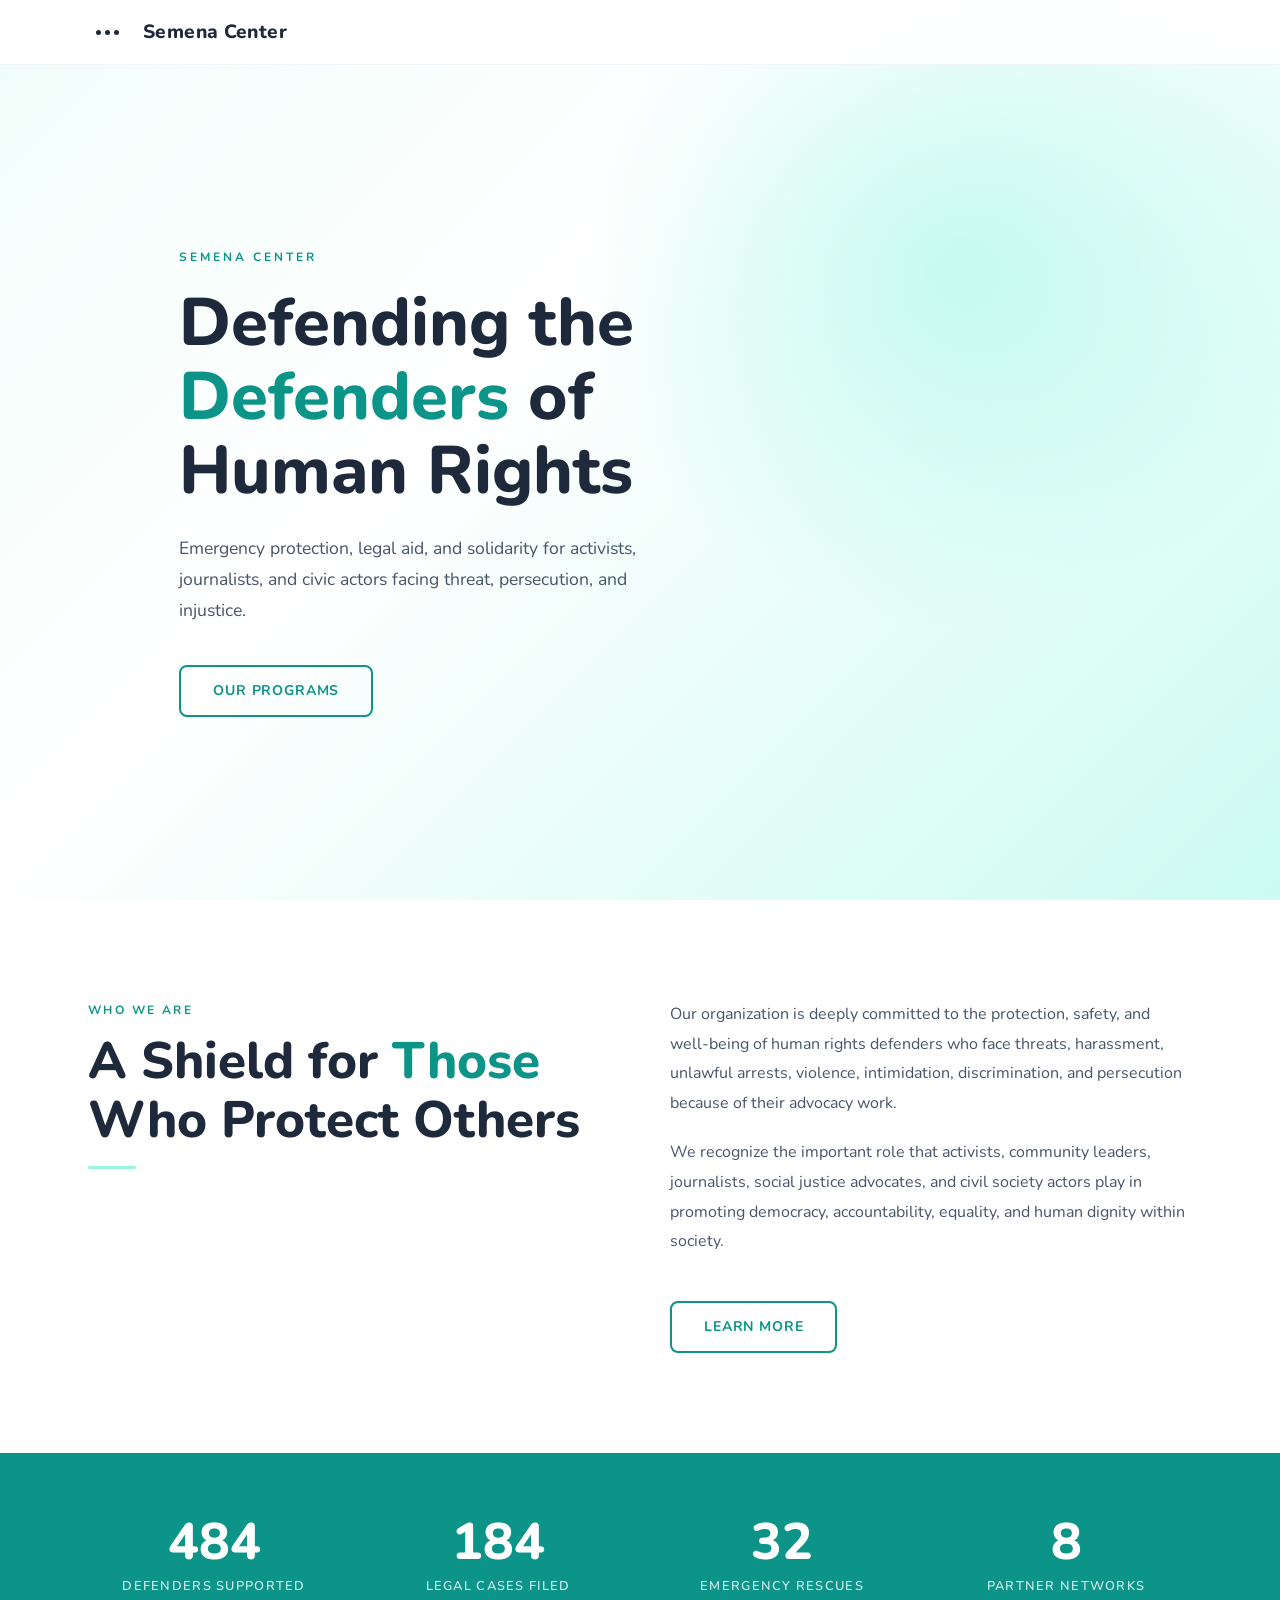
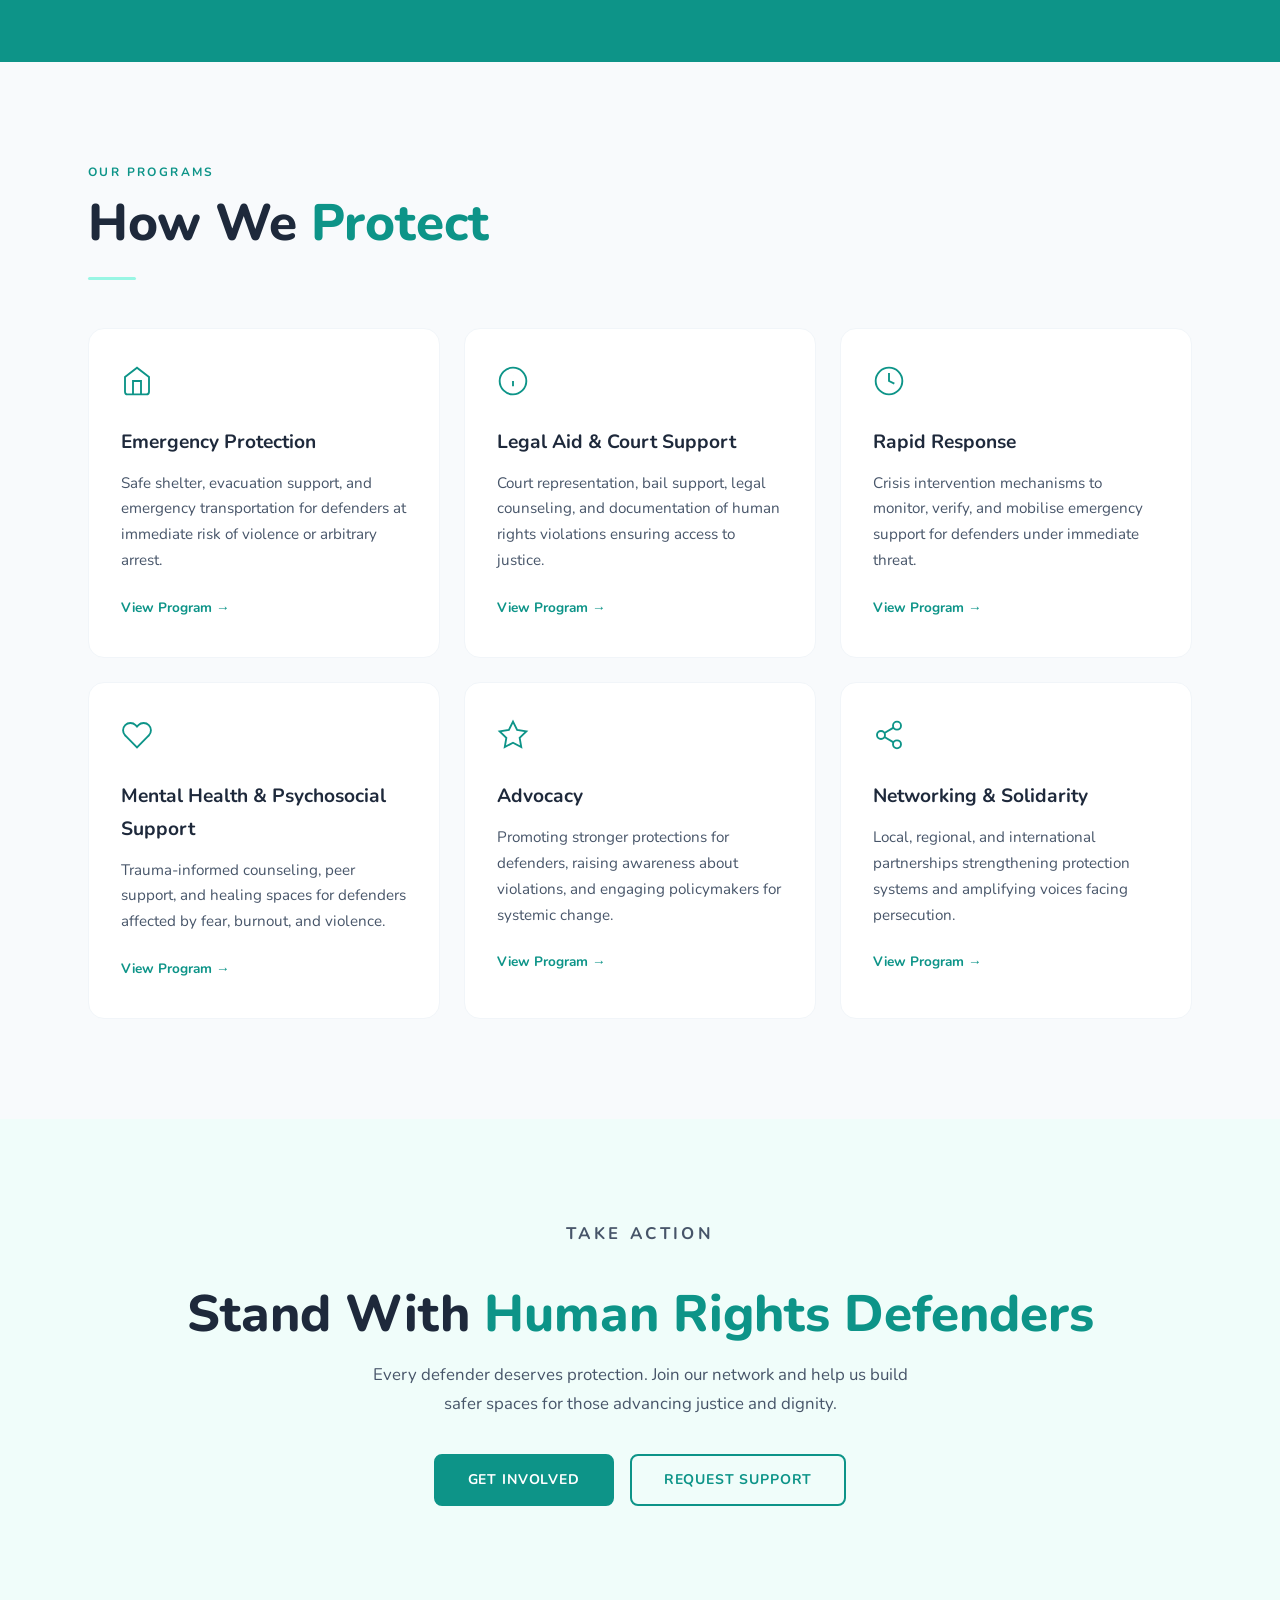
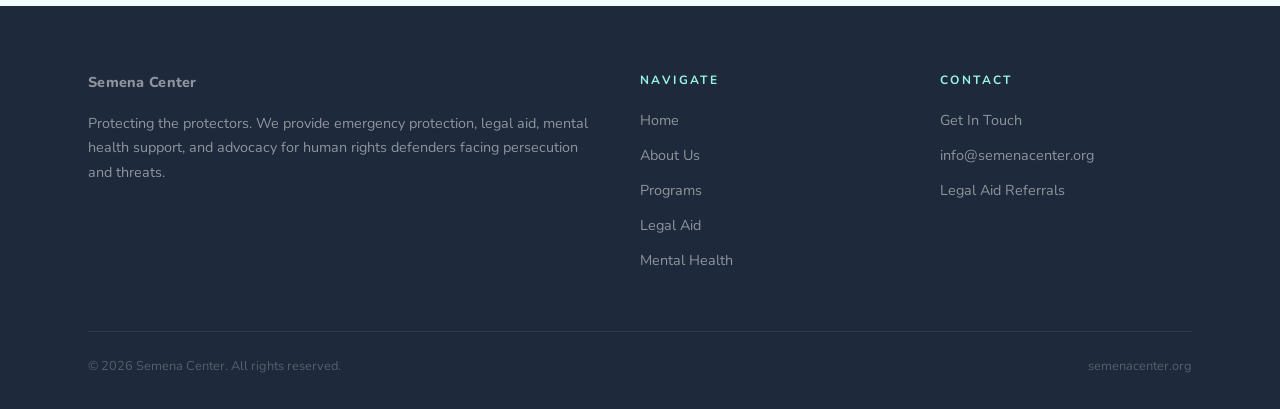
==== commit 02b0bef7: "Update index.html" ====
--- a/index.html
+++ b/index.html
@@ -45,7 +45,7 @@
 <!-- HERO -->
 <section class="hero">
   <div class="hero-bg"></div>
-  <div class="hero-content">
+  <div class="hero-content" style="padding-left: clamp(1.5rem, 6vw, 5rem); padding-right: clamp(1.5rem, 6vw, 3rem);">
     <p class="hero-eyebrow">Semena Center</p>
     <h1 class="hero-title">Defending the <em>Defenders</em> of Human Rights</h1>
     <p class="hero-sub">Emergency protection, legal aid, and solidarity for activists, journalists, and civic actors facing threat, persecution, and injustice.</p>
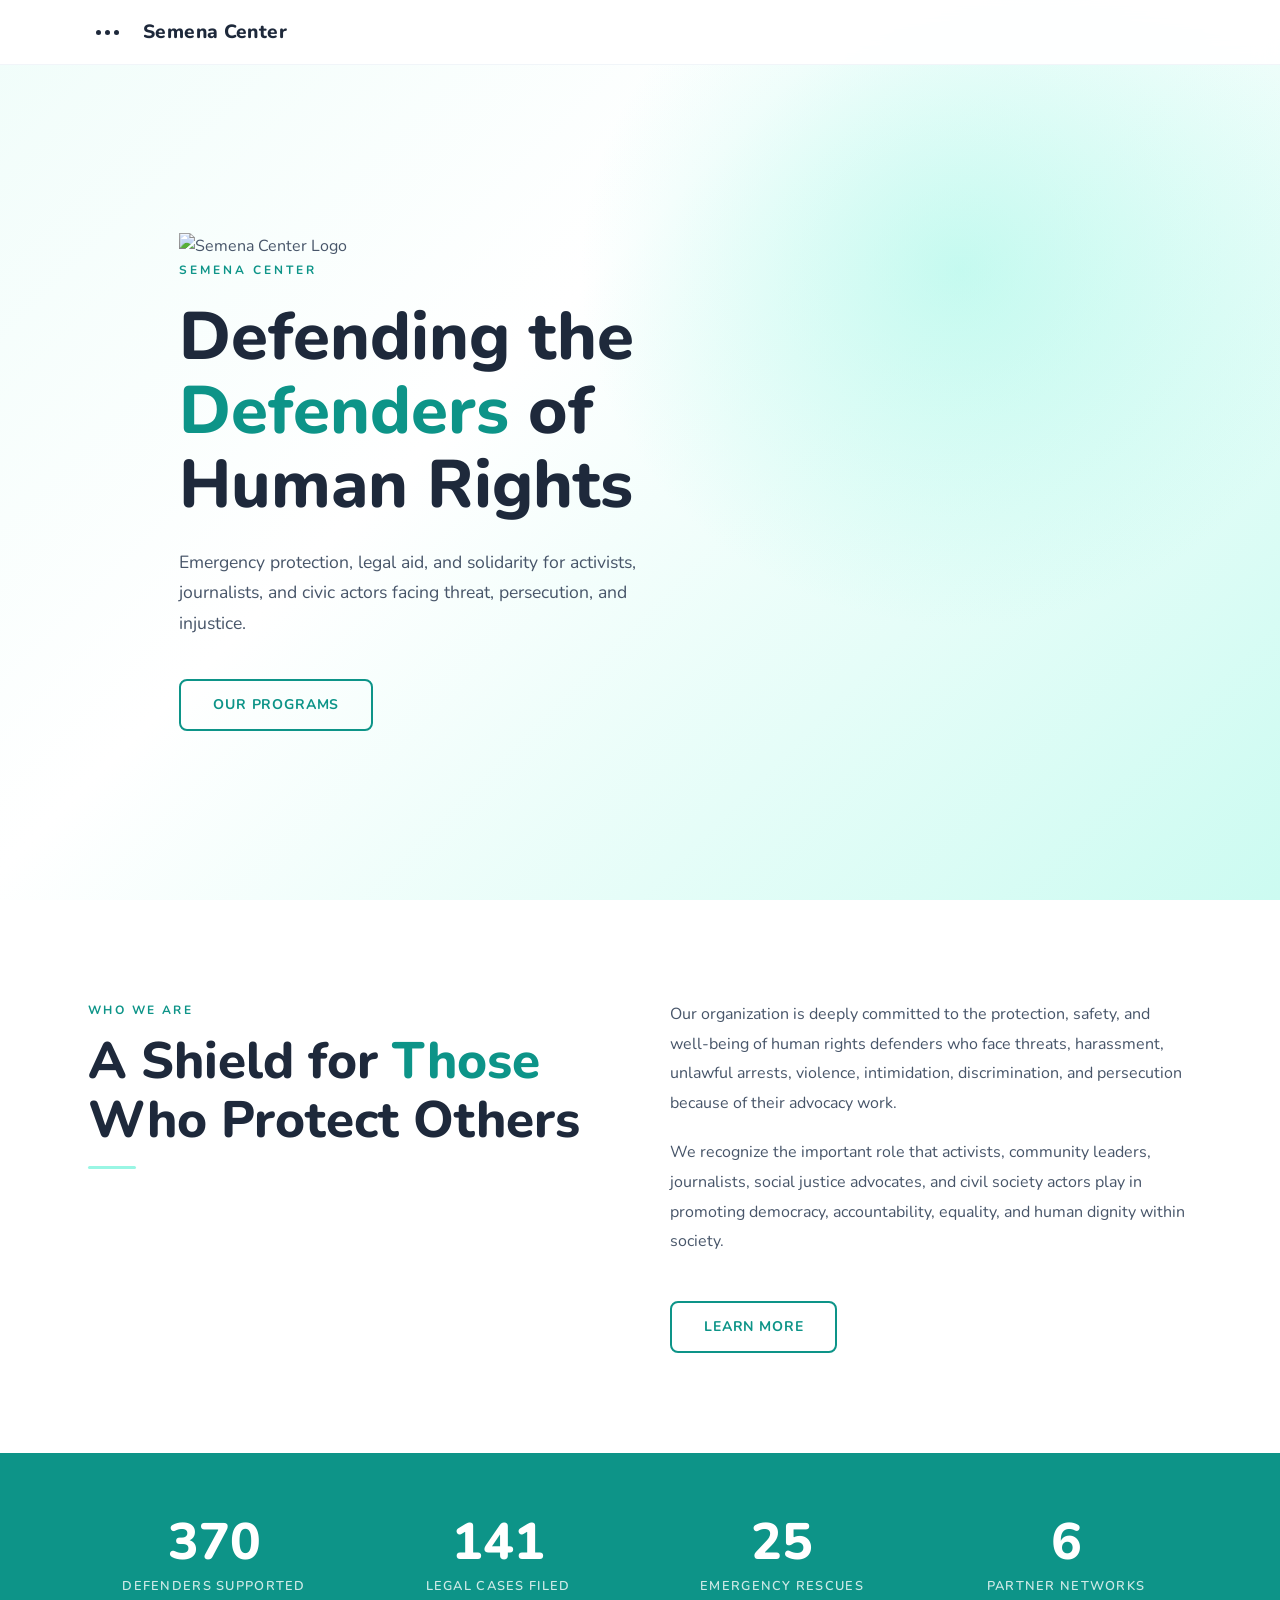
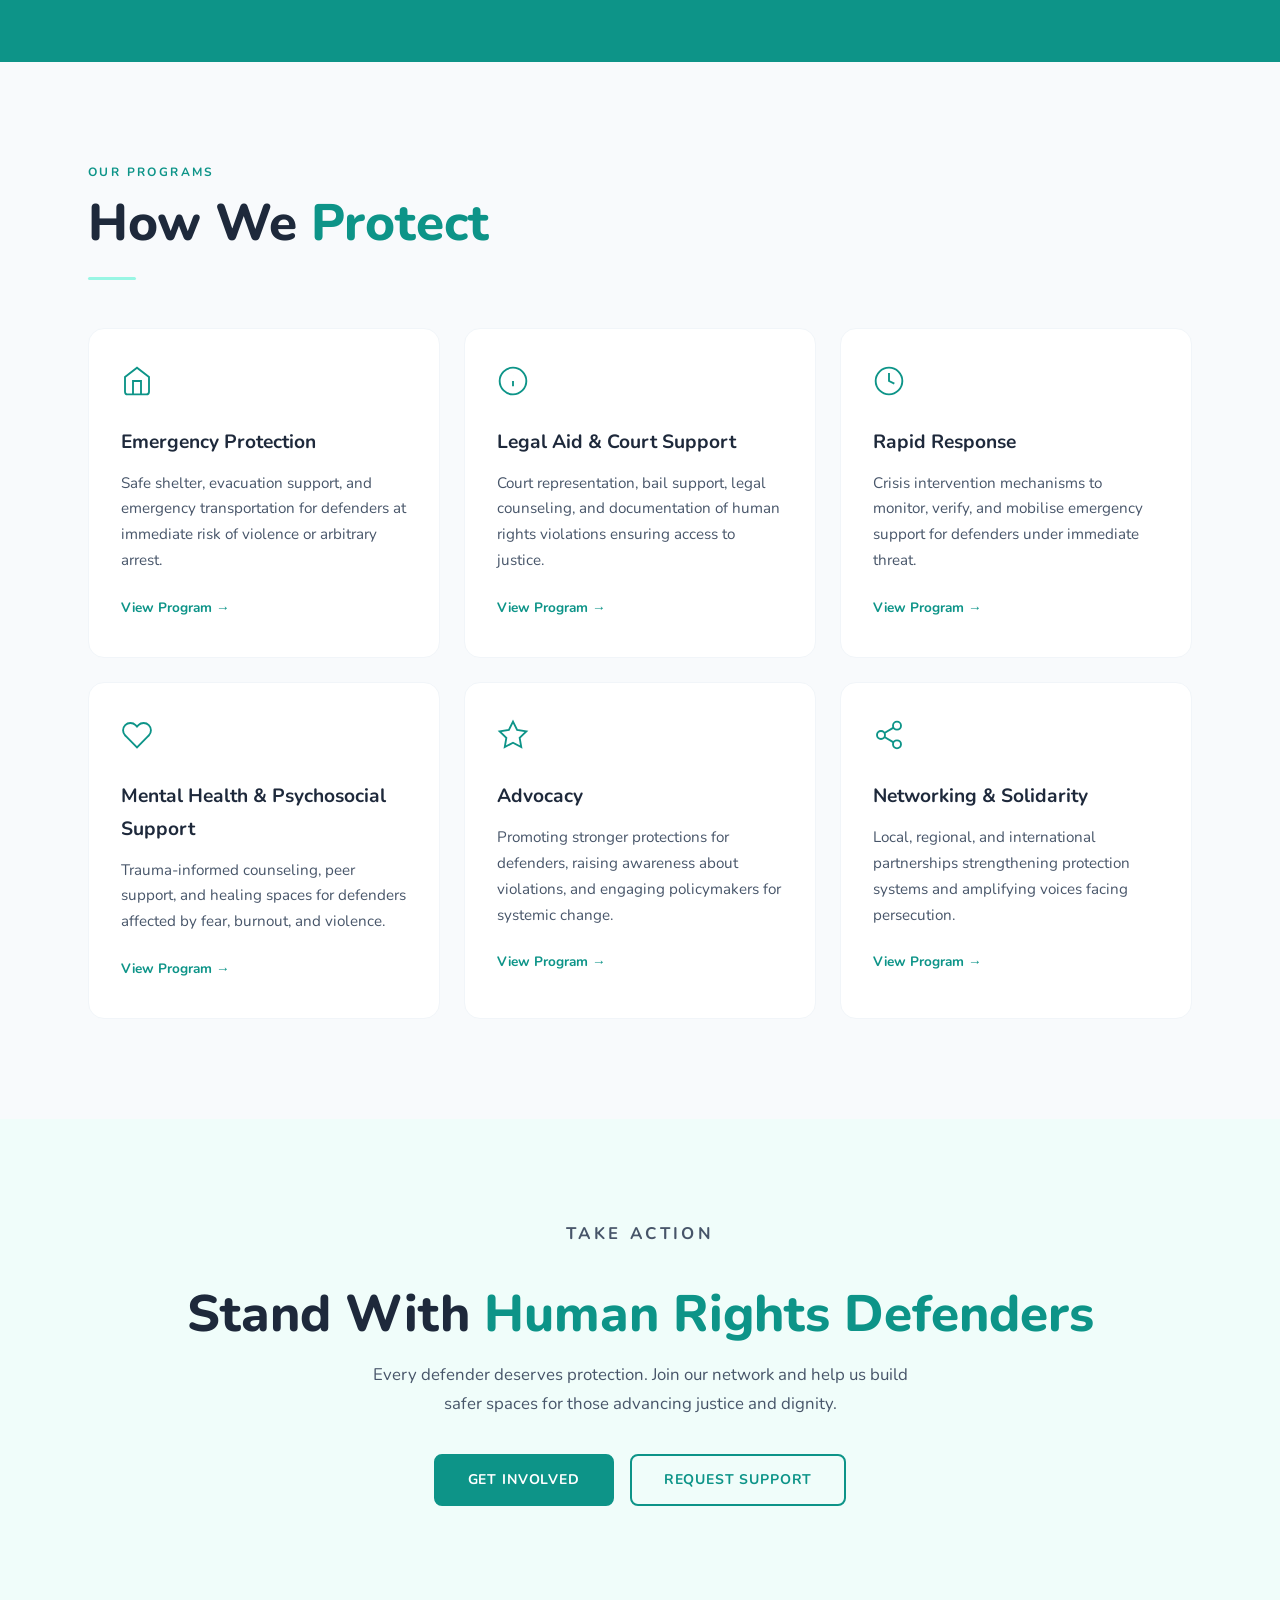
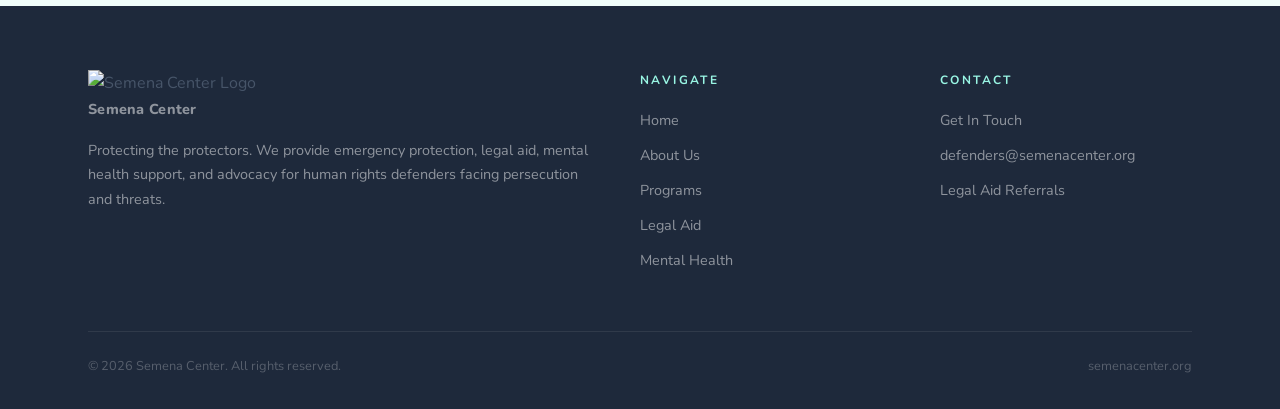
==== commit 8312d3b0: "Update index.html" ====
--- a/index.html
+++ b/index.html
@@ -2,7 +2,14 @@
 <html lang="en">
 <head>
 <meta charset="UTF-8">
-<link rel="icon" type="image/svg+xml" href="data:image/svg+xml,%3Csvg xmlns=%27http://www.w3.org/2000/svg%27 viewBox=%270 0 100 100%27%3E%3Crect width=%27100%27 height=%27100%27 rx=%2720%27 fill=%27%230D9488%27/%3E%3Ctext x=%2750%27 y=%2768%27 font-family=%27sans-serif%27 font-size=%2760%27 font-weight=%27700%27 fill=%27white%27 text-anchor=%27middle%27%3ES%3C/text%3E%3C/svg%3E">
+<link rel="icon" type="image/png" href="https://i.imgur.com/BKlu14l.png">
+<meta property="og:image" content="https://i.imgur.com/2WWdj3t.jpeg">
+<meta property="og:image:width" content="1200">
+<meta property="og:image:height" content="630">
+<meta property="og:title" content="Semena Center — Protecting Human Rights Defenders">
+<meta property="og:description" content="Semena Center provides emergency protection, legal aid, mental health support, and advocacy for human rights defenders facing threats and persecution.">
+<meta name="twitter:card" content="summary_large_image">
+<meta name="twitter:image" content="https://i.imgur.com/2WWdj3t.jpeg">
 <meta name="viewport" content="width=device-width, initial-scale=1.0">
 <title>Semena Center — Protecting Human Rights Defenders</title>
 <meta name="description" content="Semena Center provides emergency protection, legal aid, mental health support, and advocacy for human rights defenders facing threats and persecution.">
@@ -46,6 +53,7 @@
 <section class="hero">
   <div class="hero-bg"></div>
   <div class="hero-content" style="padding-left: clamp(1.5rem, 6vw, 5rem); padding-right: clamp(1.5rem, 6vw, 3rem);">
+    <img src="https://i.imgur.com/BKlu14l.png" alt="Semena Center Logo" class="hero-logo">
     <p class="hero-eyebrow">Semena Center</p>
     <h1 class="hero-title">Defending the <em>Defenders</em> of Human Rights</h1>
     <p class="hero-sub">Emergency protection, legal aid, and solidarity for activists, journalists, and civic actors facing threat, persecution, and injustice.</p>
@@ -174,6 +182,7 @@
   <div class="container">
     <div class="footer-grid">
       <div class="footer-brand">
+        <img src="https://i.imgur.com/BKlu14l.png" alt="Semena Center Logo" class="footer-logo-img">
         <p class="footer-logo-text">Semena Center</p>
         <p>Protecting the protectors. We provide emergency protection, legal aid, mental health support, and advocacy for human rights defenders facing persecution and threats.</p>
       </div>
@@ -191,7 +200,7 @@
         <h4>Contact</h4>
         <ul>
           <li><a href="contact.html">Get In Touch</a></li>
-          <li><a href="mailto:info@semenacenter.org">info@semenacenter.org</a></li>
+          <li><a href="mailto:defenders@semenacenter.org">defenders@semenacenter.org</a></li>
           <li><a href="contact.html">Legal Aid Referrals</a></li>
         </ul>
       </div>
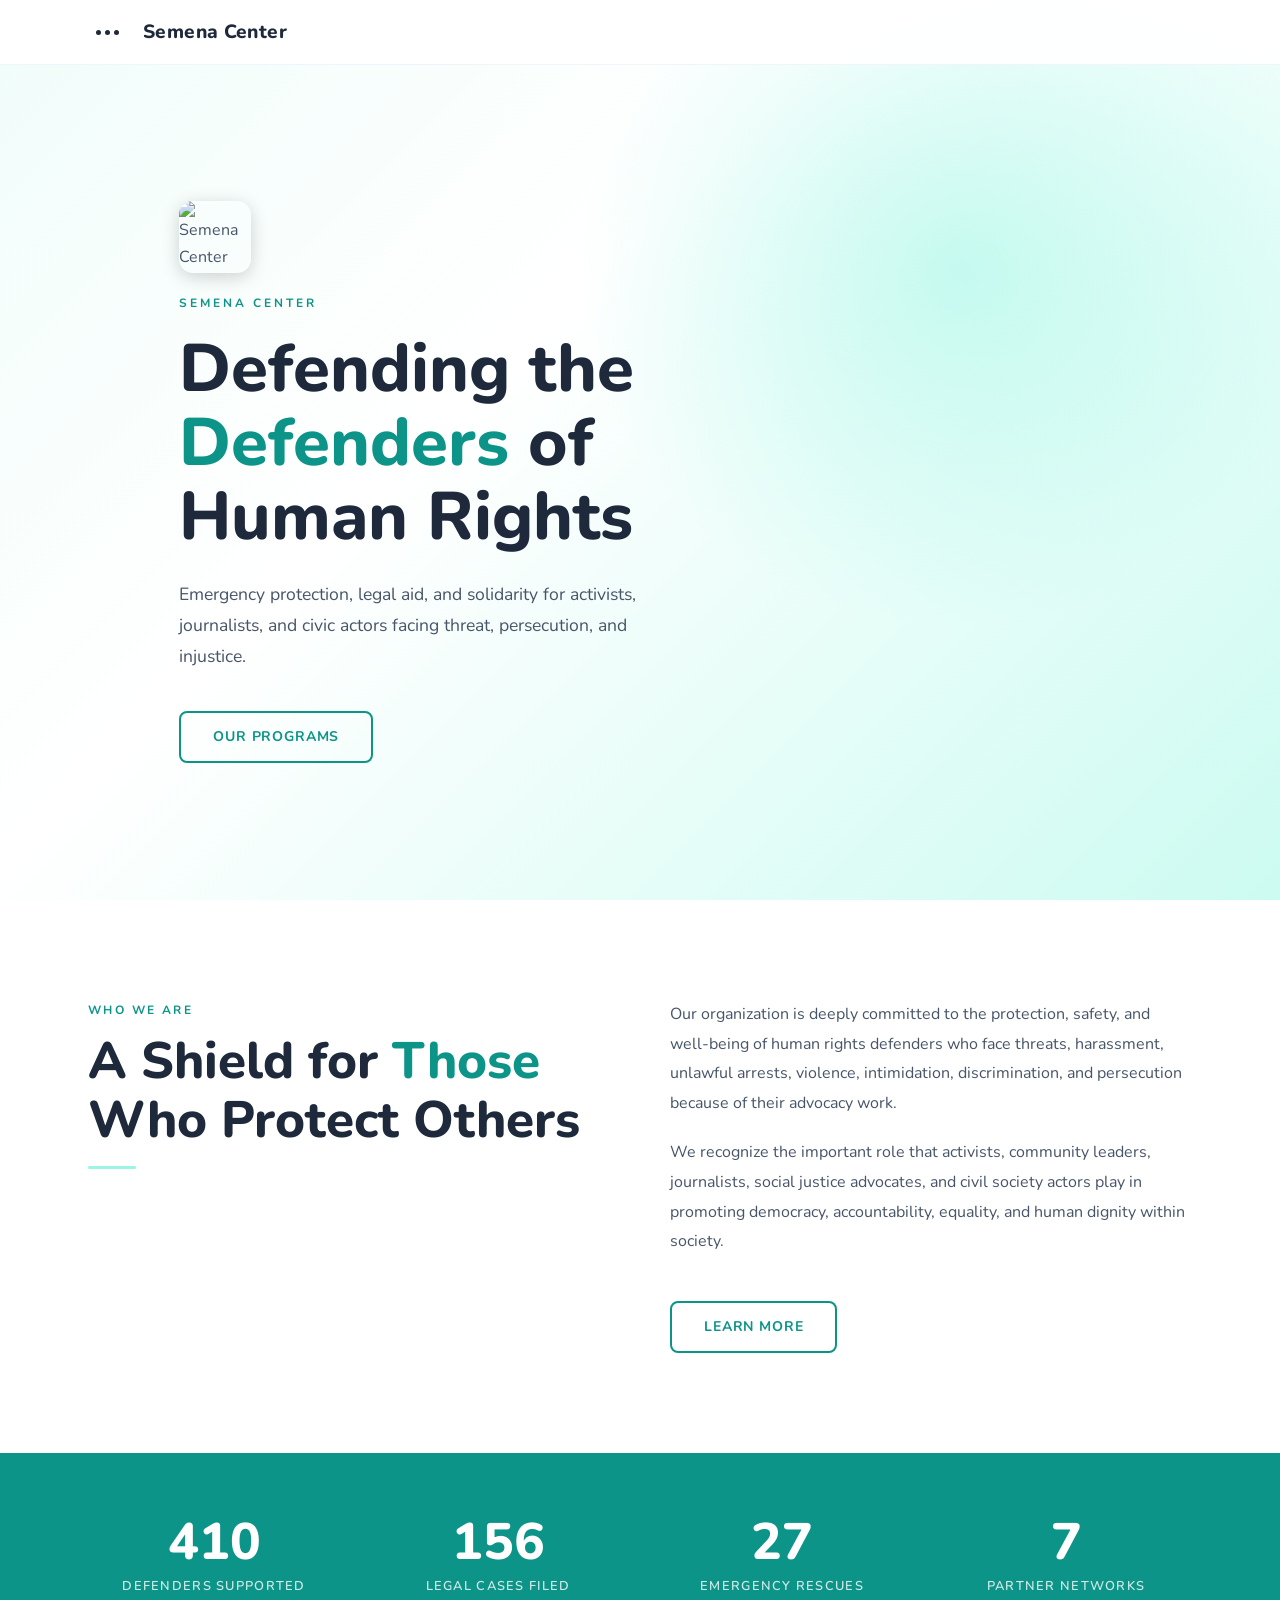
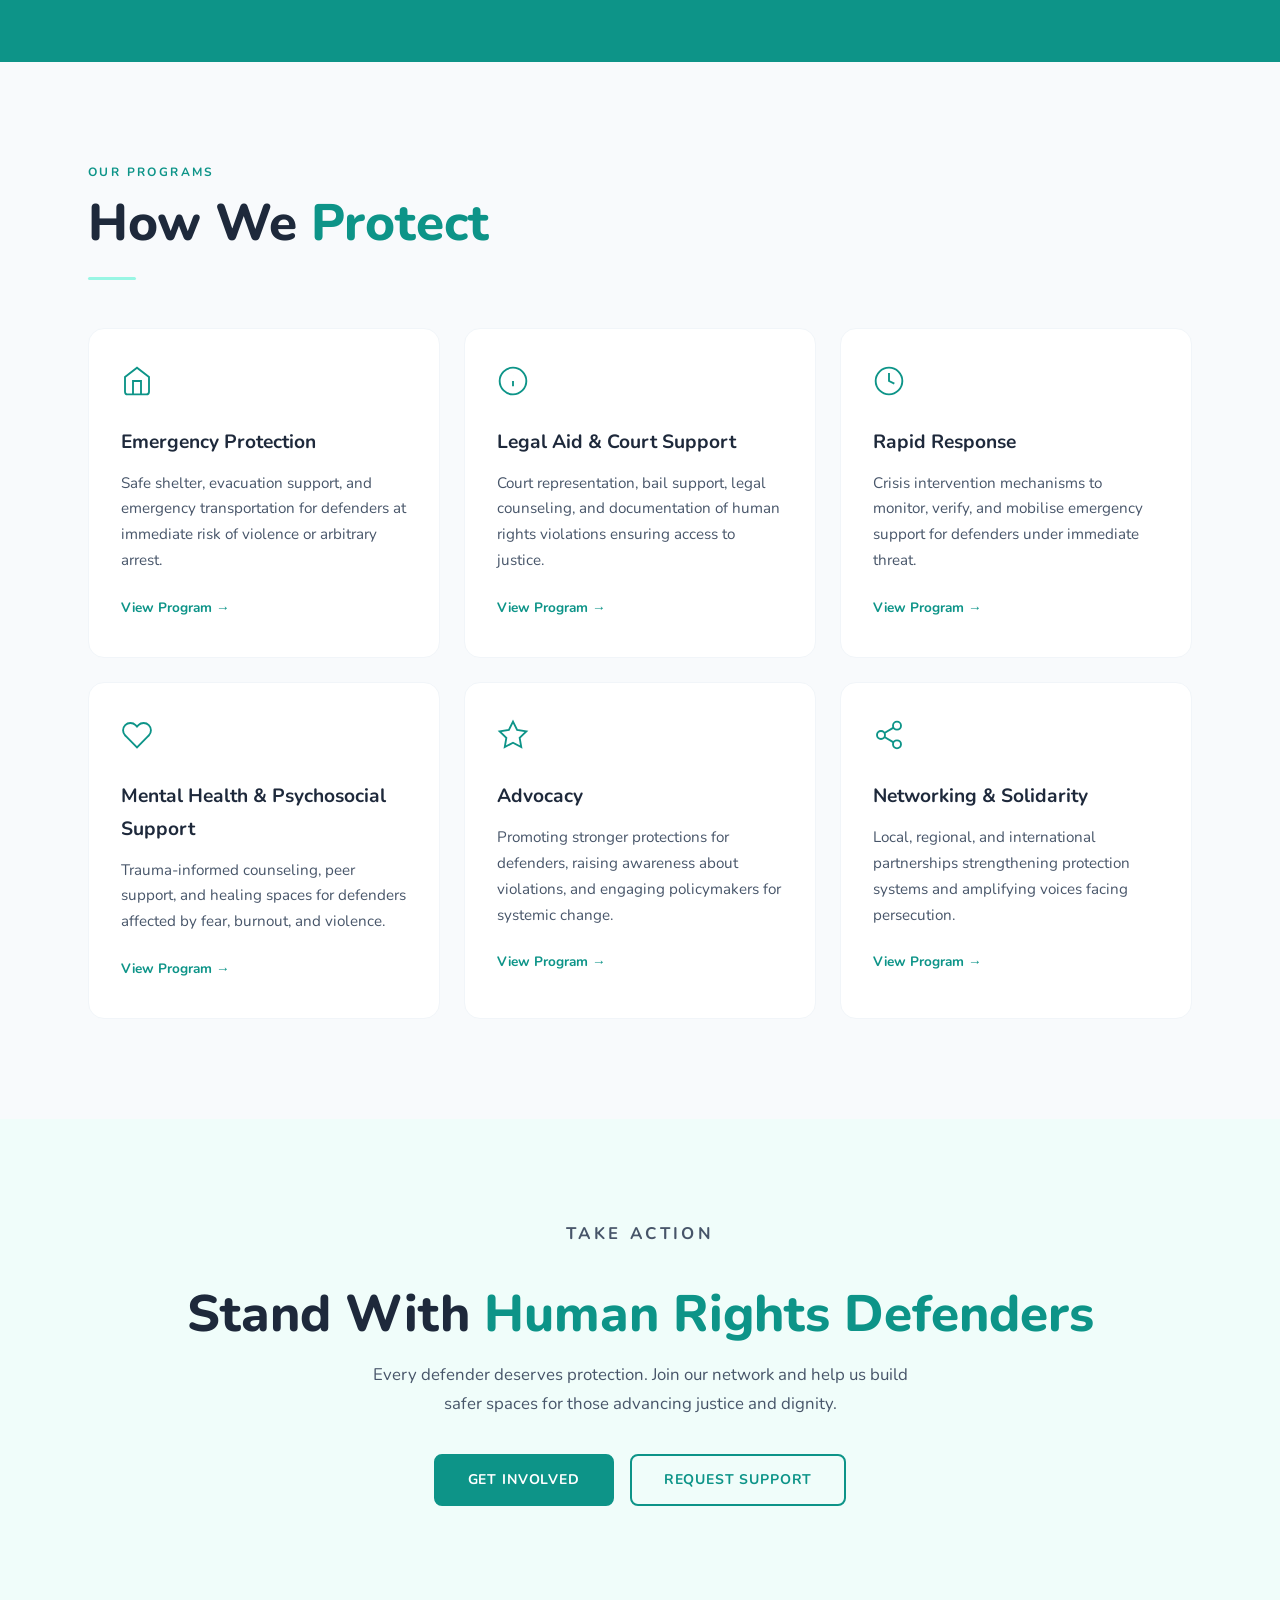
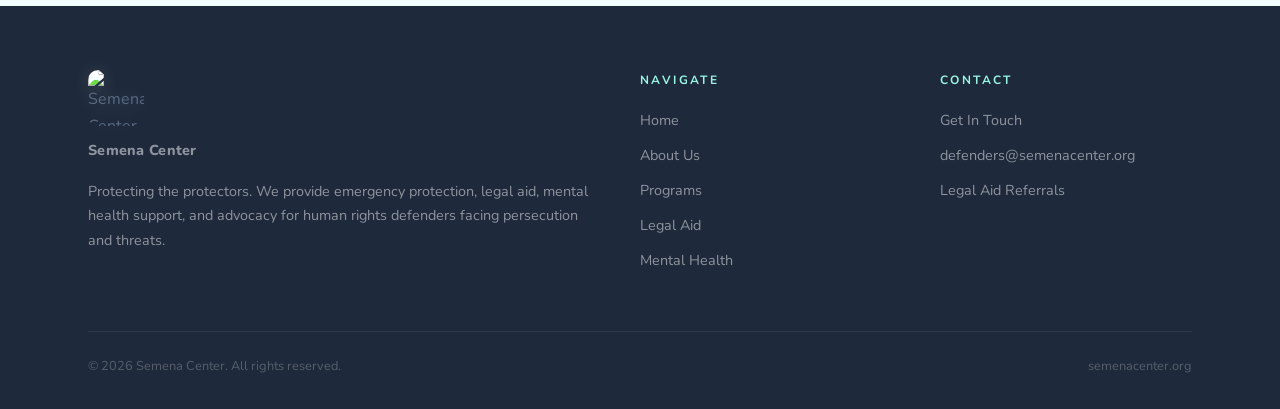
==== commit e64112cb: "Update index.html" ====
--- a/index.html
+++ b/index.html
@@ -16,7 +16,951 @@
 <link rel="preconnect" href="https://fonts.googleapis.com">
 <link rel="preconnect" href="https://fonts.gstatic.com" crossorigin>
 <link href="https://fonts.googleapis.com/css2?family=Nunito:wght@300;400;500;600;700;800&display=swap" rel="stylesheet">
-<link rel="stylesheet" href="style.css">
+<style>
+/* ========================================
+   SEMENA CENTER — White & Aqua Theme
+   Minimalist NGO Design
+   ======================================== */
+
+/* VARIABLES */
+:root {
+  --aqua: #0D9488;
+  --aqua-light: #CCFBF1;
+  --aqua-50: #F0FDFA;
+  --aqua-100: #CCFBF1;
+  --aqua-200: #99F6E4;
+  --aqua-600: #0D9488;
+  --aqua-700: #0F766E;
+  --aqua-800: #115E59;
+  --green: #059669;
+  --text-dark: #1E293B;
+  --text-body: #475569;
+  --text-muted: #94A3B8;
+  --white: #FFFFFF;
+  --bg-light: #F8FAFC;
+  --bg-section: #F1F5F9;
+  --border: #E2E8F0;
+  --border-light: #F1F5F9;
+  --shadow-sm: 0 1px 2px rgba(0,0,0,0.05);
+  --shadow-md: 0 4px 6px -1px rgba(0,0,0,0.07), 0 2px 4px -2px rgba(0,0,0,0.05);
+  --shadow-lg: 0 10px 15px -3px rgba(0,0,0,0.08), 0 4px 6px -4px rgba(0,0,0,0.05);
+  --radius: 12px;
+  --radius-lg: 16px;
+  --max-width: 1200px;
+}
+
+/* RESET */
+*, *::before, *::after { margin: 0; padding: 0; box-sizing: border-box; }
+html { scroll-behavior: smooth; }
+body {
+  background: var(--white);
+  color: var(--text-body);
+  font-family: 'Nunito', sans-serif;
+  overflow-x: hidden;
+  line-height: 1.7;
+  -webkit-font-smoothing: antialiased;
+  -moz-osx-font-smoothing: grayscale;
+}
+img { max-width: 100%; display: block; }
+a { color: var(--aqua); text-decoration: none; transition: color 0.3s; }
+a:hover { color: var(--aqua-700); }
+ul { list-style: none; }
+
+/* UTILITY */
+.container { max-width: var(--max-width); margin: 0 auto; padding: 0 clamp(20px, 5vw, 48px); }
+.section-label {
+  font-size: 0.75rem;
+  letter-spacing: 0.2em;
+  text-transform: uppercase;
+  color: var(--aqua);
+  font-weight: 700;
+  margin-bottom: 12px;
+}
+.section-title {
+  font-size: clamp(2rem, 4vw, 3.2rem);
+  font-weight: 800;
+  line-height: 1.15;
+  color: var(--text-dark);
+  margin-bottom: 24px;
+}
+.section-title em {
+  font-style: normal;
+  color: var(--aqua);
+}
+.divider {
+  width: 48px;
+  height: 3px;
+  background: var(--aqua-200);
+  border-radius: 2px;
+  margin-bottom: 32px;
+}
+.body-text {
+  font-size: 1rem;
+  color: var(--text-body);
+  line-height: 1.85;
+  margin-bottom: 20px;
+}
+.btn-primary {
+  display: inline-block;
+  padding: 12px 32px;
+  border: 2px solid var(--aqua);
+  color: var(--aqua);
+  font-family: 'Nunito', sans-serif;
+  font-size: 0.875rem;
+  font-weight: 700;
+  letter-spacing: 0.06em;
+  text-transform: uppercase;
+  border-radius: 8px;
+  transition: all 0.3s ease;
+  cursor: pointer;
+  background: transparent;
+}
+.btn-primary:hover {
+  background: var(--aqua);
+  color: var(--white);
+}
+.btn-primary.btn-filled {
+  background: var(--aqua);
+  color: var(--white);
+}
+.btn-primary.btn-filled:hover {
+  background: var(--aqua-700);
+  border-color: var(--aqua-700);
+}
+
+/* ========================================
+   NAVIGATION
+   ======================================== */
+nav {
+  position: fixed;
+  top: 0;
+  left: 0;
+  right: 0;
+  z-index: 1000;
+  background: rgba(255,255,255,0.95);
+  backdrop-filter: blur(12px);
+  -webkit-backdrop-filter: blur(12px);
+  border-bottom: 1px solid var(--border-light);
+  transition: box-shadow 0.3s;
+}
+nav.scrolled {
+  box-shadow: var(--shadow-md);
+}
+.nav-inner {
+  max-width: var(--max-width);
+  margin: 0 auto;
+  padding: 0 clamp(16px, 4vw, 48px);
+  height: 64px;
+  display: flex;
+  align-items: center;
+  gap: 16px;
+}
+.nav-logo {
+  display: flex;
+  align-items: center;
+  text-decoration: none;
+}
+.logo-text {
+  font-size: 1.2rem;
+  font-weight: 800;
+  color: var(--text-dark);
+  letter-spacing: 0.02em;
+}
+.nav-spacer { flex: 1; }
+
+/* HAMBURGER — 3 smaller dots on the left */
+.hamburger {
+  display: flex;
+  align-items: center;
+  gap: 4px;
+  background: none;
+  border: none;
+  padding: 8px;
+  cursor: pointer;
+  order: -1;
+}
+.hamburger span {
+  width: 5px;
+  height: 5px;
+  background: var(--text-dark);
+  border-radius: 50%;
+  display: block;
+  transition: all 0.3s ease;
+}
+.hamburger:hover span { background: var(--aqua); }
+.hamburger.active span:nth-child(1) { transform: translateY(9px); background: var(--aqua); }
+.hamburger.active span:nth-child(2) { opacity: 0; }
+.hamburger.active span:nth-child(3) { transform: translateY(-9px); background: var(--aqua); }
+
+/* NAV DROPDOWN */
+.nav-dropdown {
+  position: fixed;
+  top: 0;
+  left: 0;
+  right: 0;
+  bottom: 0;
+  background: rgba(255,255,255,0.98);
+  backdrop-filter: blur(20px);
+  z-index: 999;
+  display: flex;
+  flex-direction: column;
+  align-items: center;
+  justify-content: center;
+  opacity: 0;
+  pointer-events: none;
+  transition: opacity 0.4s ease;
+}
+.nav-dropdown.open {
+  opacity: 1;
+  pointer-events: all;
+}
+.nav-close {
+  position: absolute;
+  top: 20px;
+  right: 24px;
+  background: none;
+  border: none;
+  color: var(--text-dark);
+  cursor: pointer;
+  padding: 8px;
+}
+.nav-close:hover { color: var(--aqua); }
+.nav-dropdown ul { text-align: center; }
+.nav-dropdown ul li {
+  opacity: 0;
+  transform: translateY(20px);
+  transition: opacity 0.4s ease, transform 0.4s ease;
+}
+.nav-dropdown.open ul li:nth-child(1) { opacity:1; transform:translateY(0); transition-delay:0.1s; }
+.nav-dropdown.open ul li:nth-child(2) { opacity:1; transform:translateY(0); transition-delay:0.15s; }
+.nav-dropdown.open ul li:nth-child(3) { opacity:1; transform:translateY(0); transition-delay:0.2s; }
+.nav-dropdown.open ul li:nth-child(4) { opacity:1; transform:translateY(0); transition-delay:0.25s; }
+.nav-dropdown.open ul li:nth-child(5) { opacity:1; transform:translateY(0); transition-delay:0.3s; }
+.nav-dropdown.open ul li:nth-child(6) { opacity:1; transform:translateY(0); transition-delay:0.35s; }
+.nav-dropdown ul li a {
+  font-size: clamp(1.8rem, 5vw, 3.2rem);
+  font-weight: 700;
+  color: var(--text-dark);
+  text-decoration: none;
+  display: block;
+  padding: 10px 0;
+  transition: color 0.3s;
+}
+.nav-dropdown ul li a:hover { color: var(--aqua); }
+
+/* ========================================
+   HERO
+   ======================================== */
+.hero {
+  position: relative;
+  width: 100%;
+  min-height: 100vh;
+  display: flex;
+  align-items: center;
+  background: linear-gradient(135deg, var(--aqua-50) 0%, var(--white) 40%, var(--aqua-100) 100%);
+  overflow: hidden;
+  padding-top: 64px;
+}
+.hero-bg {
+  position: absolute;
+  top: -10%;
+  right: -5%;
+  width: 60%;
+  height: 80%;
+  background: radial-gradient(ellipse at center, var(--aqua-200) 0%, transparent 70%);
+  opacity: 0.5;
+  border-radius: 50%;
+}
+.hero-content {
+  position: relative;
+  z-index: 2;
+  max-width: 640px;
+  padding: 80px 0 80px 0;
+  margin-left: clamp(20px, 8vw, 10%);
+}
+.hero-eyebrow {
+  font-size: 0.75rem;
+  letter-spacing: 0.25em;
+  text-transform: uppercase;
+  color: var(--aqua);
+  font-weight: 700;
+  margin-bottom: 20px;
+}
+.hero-title {
+  font-size: clamp(2.5rem, 5.5vw, 4.2rem);
+  font-weight: 800;
+  line-height: 1.1;
+  color: var(--text-dark);
+  margin-bottom: 24px;
+}
+.hero-title em {
+  font-style: normal;
+  color: var(--aqua);
+}
+.hero-sub {
+  font-size: 1.1rem;
+  color: var(--text-body);
+  line-height: 1.75;
+  margin-bottom: 40px;
+  max-width: 520px;
+}
+
+/* ========================================
+   ABOUT STRIP
+   ======================================== */
+.about-strip {
+  padding: 100px 0;
+  background: var(--white);
+}
+.about-grid {
+  display: grid;
+  grid-template-columns: 1fr 1fr;
+  gap: 60px;
+  align-items: start;
+}
+.about-left .section-title { margin-bottom: 16px; }
+
+/* ========================================
+   IMPACT BAR
+   ======================================== */
+.impact-bar {
+  padding: 64px 0;
+  background: var(--aqua);
+}
+.impact-grid {
+  display: grid;
+  grid-template-columns: repeat(4, 1fr);
+  gap: 32px;
+  text-align: center;
+}
+.impact-stat .num {
+  font-size: clamp(2.5rem, 4vw, 3.5rem);
+  font-weight: 800;
+  color: var(--white);
+  line-height: 1;
+}
+.impact-stat .lbl {
+  font-size: 0.8rem;
+  letter-spacing: 0.1em;
+  text-transform: uppercase;
+  color: rgba(255,255,255,0.8);
+  margin-top: 8px;
+  font-weight: 600;
+}
+
+/* ========================================
+   PILLARS GRID
+   ======================================== */
+.pillars {
+  padding: 100px 0;
+  background: var(--bg-light);
+}
+.pillars-header { margin-bottom: 48px; }
+.pillars-grid {
+  display: grid;
+  grid-template-columns: repeat(auto-fill, minmax(320px, 1fr));
+  gap: 24px;
+}
+.pillar-card {
+  padding: 36px 32px;
+  background: var(--white);
+  border-radius: var(--radius-lg);
+  border: 1px solid var(--border-light);
+  transition: all 0.3s ease;
+}
+.pillar-card:hover {
+  border-color: var(--aqua-200);
+  box-shadow: var(--shadow-lg);
+  transform: translateY(-2px);
+}
+.pillar-icon {
+  margin-bottom: 20px;
+  color: var(--aqua);
+}
+.pillar-card h3 {
+  font-size: 1.2rem;
+  font-weight: 700;
+  color: var(--text-dark);
+  margin-bottom: 12px;
+}
+.pillar-card p {
+  font-size: 0.95rem;
+  color: var(--text-body);
+  line-height: 1.7;
+  margin-bottom: 20px;
+}
+.pillar-card a {
+  font-size: 0.85rem;
+  font-weight: 700;
+  color: var(--aqua);
+  text-decoration: none;
+  transition: color 0.3s;
+}
+.pillar-card a:hover { color: var(--aqua-700); }
+
+/* ========================================
+   CTA BAND
+   ======================================== */
+.cta-band {
+  padding: 100px 0;
+  background: var(--aqua-50);
+  text-align: center;
+}
+.cta-band h2 {
+  font-size: clamp(2rem, 4vw, 3.2rem);
+  font-weight: 800;
+  color: var(--text-dark);
+  margin-bottom: 16px;
+  line-height: 1.15;
+}
+.cta-band h2 em {
+  font-style: normal;
+  color: var(--aqua);
+}
+.cta-band p {
+  font-size: 1.05rem;
+  color: var(--text-body);
+  max-width: 560px;
+  margin: 0 auto 36px;
+  line-height: 1.75;
+}
+.cta-buttons {
+  display: flex;
+  gap: 16px;
+  justify-content: center;
+  flex-wrap: wrap;
+}
+
+/* ========================================
+   FOOTER
+   ======================================== */
+footer {
+  background: var(--text-dark);
+  padding: 64px 0 32px;
+}
+.footer-grid {
+  display: grid;
+  grid-template-columns: 2fr 1fr 1fr;
+  gap: 48px;
+  margin-bottom: 48px;
+}
+.footer-logo-text {
+  font-size: 1.1rem;
+  font-weight: 800;
+  color: var(--white);
+  letter-spacing: 0.02em;
+  margin-bottom: 16px;
+}
+.footer-brand p {
+  font-size: 0.9rem;
+  color: rgba(255,255,255,0.5);
+  line-height: 1.7;
+}
+footer h4 {
+  font-size: 0.75rem;
+  letter-spacing: 0.2em;
+  text-transform: uppercase;
+  color: var(--aqua-200);
+  font-weight: 700;
+  margin-bottom: 16px;
+}
+footer ul li { margin-bottom: 8px; }
+footer ul li a {
+  font-size: 0.9rem;
+  color: rgba(255,255,255,0.5);
+  text-decoration: none;
+  transition: color 0.3s;
+}
+footer ul li a:hover { color: var(--white); }
+.footer-bottom {
+  border-top: 1px solid rgba(255,255,255,0.08);
+  padding-top: 24px;
+  display: flex;
+  justify-content: space-between;
+  font-size: 0.8rem;
+  color: rgba(255,255,255,0.25);
+}
+
+/* ========================================
+   PAGE HERO (subpages)
+   ======================================== */
+.page-hero {
+  position: relative;
+  min-height: 420px;
+  display: flex;
+  align-items: flex-end;
+  padding: 120px 0 64px;
+  background: linear-gradient(135deg, var(--aqua-50) 0%, var(--aqua-100) 50%, var(--white) 100%);
+  overflow: hidden;
+}
+.page-hero::after {
+  content: '';
+  position: absolute;
+  top: -20%;
+  right: -10%;
+  width: 50%;
+  height: 120%;
+  background: radial-gradient(ellipse at center, var(--aqua-200) 0%, transparent 70%);
+  opacity: 0.4;
+  border-radius: 50%;
+  pointer-events: none;
+}
+.page-hero-content {
+  position: relative;
+  z-index: 2;
+}
+.page-eyebrow {
+  font-size: 0.75rem;
+  letter-spacing: 0.25em;
+  text-transform: uppercase;
+  color: var(--aqua);
+  font-weight: 700;
+  margin-bottom: 12px;
+}
+.page-hero h1 {
+  font-size: clamp(2.4rem, 5vw, 4rem);
+  font-weight: 800;
+  line-height: 1.1;
+  color: var(--text-dark);
+}
+.page-hero h1 em {
+  font-style: normal;
+  color: var(--aqua);
+}
+
+/* ========================================
+   CONTENT PAGES COMMON
+   ======================================== */
+.content-pad {
+  padding: 80px 0;
+}
+.two-col {
+  display: grid;
+  grid-template-columns: 1fr 1fr;
+  gap: 60px;
+  align-items: start;
+}
+.sticky-title {
+  position: sticky;
+  top: 96px;
+}
+
+/* VALUES LIST */
+.value-list { margin-top: 24px; }
+.value-list li {
+  padding: 16px 0;
+  border-bottom: 1px solid var(--border-light);
+  display: flex;
+  align-items: flex-start;
+  gap: 16px;
+  font-size: 0.95rem;
+  color: var(--text-body);
+}
+.value-list li svg {
+  flex-shrink: 0;
+  color: var(--aqua);
+  margin-top: 2px;
+}
+.value-list li strong {
+  color: var(--text-dark);
+  display: block;
+  margin-bottom: 4px;
+  font-weight: 700;
+}
+
+/* MISSION BAND */
+.mission-band {
+  background: var(--aqua);
+  padding: 80px 0;
+  position: relative;
+  overflow: hidden;
+}
+.mission-band blockquote {
+  font-size: clamp(1.5rem, 3vw, 2.4rem);
+  font-weight: 300;
+  line-height: 1.35;
+  color: var(--white);
+  max-width: 800px;
+  position: relative;
+  z-index: 1;
+}
+.mission-band cite {
+  display: block;
+  font-size: 0.8rem;
+  letter-spacing: 0.15em;
+  text-transform: uppercase;
+  color: rgba(255,255,255,0.7);
+  margin-top: 24px;
+  font-style: normal;
+  font-weight: 600;
+}
+
+/* AQUA LINE (replaces fire-line) */
+.aqua-line {
+  width: 100%;
+  height: 2px;
+  background: linear-gradient(to right, var(--aqua-200), transparent);
+  margin-bottom: 48px;
+}
+
+/* ========================================
+   PROGRAM BLOCKS
+   ======================================== */
+.programs-intro {
+  padding: 80px 0 40px;
+}
+.programs-intro p {
+  font-size: 1.05rem;
+  color: var(--text-body);
+  line-height: 1.85;
+  max-width: 700px;
+}
+.program-block {
+  display: grid;
+  grid-template-columns: 1fr 1fr;
+  min-height: 480px;
+}
+.program-block:nth-child(even) { direction: rtl; }
+.program-block:nth-child(even) > * { direction: ltr; }
+.program-image {
+  position: relative;
+  overflow: hidden;
+  background: var(--aqua-100);
+}
+.program-image img {
+  width: 100%;
+  height: 100%;
+  object-fit: cover;
+  transition: transform 0.6s ease;
+}
+.program-block:hover .program-image img { transform: scale(1.03); }
+.program-content {
+  background: var(--white);
+  padding: 60px;
+  display: flex;
+  flex-direction: column;
+  justify-content: center;
+  border: 1px solid var(--border-light);
+}
+.prog-num {
+  font-size: 4rem;
+  font-weight: 800;
+  color: var(--aqua-100);
+  line-height: 1;
+  margin-bottom: 8px;
+}
+.program-content h2 {
+  font-size: 1.8rem;
+  font-weight: 800;
+  color: var(--text-dark);
+  margin-bottom: 16px;
+}
+.program-content p {
+  font-size: 0.95rem;
+  color: var(--text-body);
+  line-height: 1.75;
+  margin-bottom: 20px;
+}
+.service-list { margin-bottom: 24px; }
+.service-list li {
+  padding: 8px 0;
+  border-bottom: 1px solid var(--border-light);
+  font-size: 0.9rem;
+  color: var(--text-body);
+  display: flex;
+  align-items: center;
+  gap: 10px;
+}
+.service-list li svg { color: var(--aqua); flex-shrink: 0; }
+
+/* ========================================
+   MENTAL HEALTH CARDS
+   ======================================== */
+.mh-pillars {
+  background: var(--bg-light);
+  padding: 80px 0;
+}
+.mh-grid {
+  display: grid;
+  grid-template-columns: repeat(auto-fill, minmax(260px, 1fr));
+  gap: 20px;
+  margin-top: 48px;
+}
+.mh-card {
+  background: var(--white);
+  padding: 36px 28px;
+  border-radius: var(--radius);
+  border: 1px solid var(--border-light);
+  transition: all 0.3s;
+}
+.mh-card:hover {
+  border-color: var(--aqua-200);
+  box-shadow: var(--shadow-md);
+}
+.mh-card .icon {
+  color: var(--aqua);
+  margin-bottom: 20px;
+}
+.mh-card h3 {
+  font-size: 1.15rem;
+  font-weight: 700;
+  color: var(--text-dark);
+  margin-bottom: 10px;
+}
+.mh-card p {
+  font-size: 0.9rem;
+  color: var(--text-body);
+  line-height: 1.7;
+}
+
+/* ========================================
+   LEGAL AID SERVICE CARDS
+   ======================================== */
+.services-grid {
+  display: grid;
+  grid-template-columns: repeat(auto-fill, minmax(280px, 1fr));
+  gap: 20px;
+  margin-top: 48px;
+}
+.service-card {
+  background: var(--white);
+  padding: 36px 28px;
+  border-radius: var(--radius);
+  border-left: 3px solid transparent;
+  transition: all 0.3s;
+}
+.service-card:hover {
+  border-left-color: var(--aqua);
+  box-shadow: var(--shadow-md);
+}
+.service-card .icon {
+  color: var(--aqua);
+  margin-bottom: 20px;
+}
+.service-card h3 {
+  font-size: 1.15rem;
+  font-weight: 700;
+  color: var(--text-dark);
+  margin-bottom: 10px;
+}
+.service-card p {
+  font-size: 0.9rem;
+  color: var(--text-body);
+  line-height: 1.7;
+}
+
+/* PROCESS STEPS */
+.process-section {
+  background: var(--bg-light);
+  padding: 80px 0;
+}
+.process-steps {
+  display: grid;
+  grid-template-columns: repeat(4, 1fr);
+  gap: 24px;
+  margin-top: 48px;
+}
+.step {
+  position: relative;
+  padding-top: 40px;
+}
+.step::before {
+  content: attr(data-step);
+  position: absolute;
+  top: 0;
+  left: 0;
+  font-size: 3rem;
+  font-weight: 800;
+  color: var(--aqua-100);
+  line-height: 1;
+}
+.step h4 {
+  font-size: 1.1rem;
+  font-weight: 700;
+  color: var(--text-dark);
+  margin-bottom: 8px;
+}
+.step p {
+  font-size: 0.9rem;
+  color: var(--text-body);
+  line-height: 1.7;
+}
+
+/* ========================================
+   CONTACT PAGE
+   ======================================== */
+.contact-main {
+  display: grid;
+  grid-template-columns: 1fr 1fr;
+  min-height: 70vh;
+}
+.contact-info {
+  background: var(--aqua-50);
+  padding: 80px clamp(24px, 5vw, 72px);
+}
+.contact-form-side {
+  background: var(--white);
+  padding: 80px clamp(24px, 5vw, 72px);
+  border-left: 1px solid var(--border);
+}
+.info-item { margin-bottom: 36px; }
+.info-item .label {
+  font-size: 0.72rem;
+  letter-spacing: 0.2em;
+  text-transform: uppercase;
+  color: var(--aqua);
+  font-weight: 700;
+  margin-bottom: 6px;
+}
+.info-item .value {
+  font-size: 1.2rem;
+  font-weight: 700;
+  color: var(--text-dark);
+}
+.info-item p {
+  font-size: 0.9rem;
+  color: var(--text-muted);
+  line-height: 1.7;
+  margin-top: 6px;
+}
+
+/* FORM */
+.form-group { margin-bottom: 24px; }
+.form-group label {
+  display: block;
+  font-size: 0.8rem;
+  letter-spacing: 0.1em;
+  text-transform: uppercase;
+  color: var(--text-muted);
+  font-weight: 700;
+  margin-bottom: 8px;
+}
+.form-group input,
+.form-group select,
+.form-group textarea {
+  width: 100%;
+  background: var(--bg-light);
+  border: 1px solid var(--border);
+  border-radius: 8px;
+  padding: 12px 16px;
+  color: var(--text-dark);
+  font-family: 'Nunito', sans-serif;
+  font-size: 0.95rem;
+  outline: none;
+  transition: border-color 0.3s, box-shadow 0.3s;
+  -webkit-appearance: none;
+}
+.form-group input:focus,
+.form-group select:focus,
+.form-group textarea:focus {
+  border-color: var(--aqua);
+  box-shadow: 0 0 0 3px var(--aqua-100);
+}
+.form-group textarea {
+  resize: vertical;
+  min-height: 120px;
+}
+.form-group input::placeholder,
+.form-group textarea::placeholder {
+  color: var(--text-muted);
+}
+.btn-submit {
+  width: 100%;
+  padding: 16px;
+  background: var(--aqua);
+  color: var(--white);
+  font-family: 'Nunito', sans-serif;
+  font-size: 0.9rem;
+  font-weight: 700;
+  letter-spacing: 0.1em;
+  text-transform: uppercase;
+  border: none;
+  border-radius: 8px;
+  cursor: pointer;
+  transition: background 0.3s;
+}
+.btn-submit:hover {
+  background: var(--aqua-700);
+}
+
+/* ========================================
+   REVEAL ANIMATIONS
+   ======================================== */
+.js-loaded .reveal {
+  opacity: 0;
+  transform: translateY(24px);
+  transition: opacity 0.7s cubic-bezier(0.23,1,0.32,1), transform 0.7s cubic-bezier(0.23,1,0.32,1);
+}
+.js-loaded .reveal.in {
+  opacity: 1;
+  transform: translateY(0);
+}
+
+/* ========================================
+   RESPONSIVE
+   ======================================== */
+@media (max-width: 1024px) {
+  .pillars-grid { grid-template-columns: repeat(auto-fill, minmax(280px, 1fr)); }
+  .process-steps { grid-template-columns: repeat(2, 1fr); }
+}
+
+@media (max-width: 768px) {
+  .nav-inner { padding: 0 16px; }
+
+  .hero-content {
+    margin-left: 0;
+    padding: 60px 0;
+  }
+  .hero-bg { width: 100%; height: 60%; top: -5%; right: 0; }
+
+  .about-grid { grid-template-columns: 1fr; gap: 32px; }
+  .impact-grid { grid-template-columns: repeat(2, 1fr); gap: 24px; }
+  .two-col { grid-template-columns: 1fr; gap: 32px; }
+  .footer-grid { grid-template-columns: 1fr; gap: 32px; }
+
+  .program-block { grid-template-columns: 1fr; }
+  .program-block:nth-child(even) { direction: ltr; }
+  .program-image { min-height: 240px; }
+  .program-content { padding: 40px 24px; }
+
+  .contact-main { grid-template-columns: 1fr; }
+  .contact-form-side { border-left: none; border-top: 1px solid var(--border); }
+
+  .process-steps { grid-template-columns: 1fr; }
+  .cta-buttons { flex-direction: column; align-items: center; }
+}
+
+@media (max-width: 480px) {
+  .hero-title { font-size: 2rem; }
+  .section-title { font-size: 1.6rem; }
+  .impact-grid { grid-template-columns: 1fr 1fr; }
+  .pillars-grid { grid-template-columns: 1fr; }
+}
+
+/* ========================================
+   LOGO IMAGES
+   ======================================== */
+
+/* Hero logo — top of hero / page-hero */
+.hero-logo {
+  width: 72px;
+  height: 72px;
+  object-fit: contain;
+  margin-bottom: 20px;
+  border-radius: 14px;
+  box-shadow: 0 4px 18px rgba(0,0,0,0.18);
+}
+
+/* Footer logo — brightened to stand out on dark footer */
+.footer-logo-img {
+  width: 56px;
+  height: 56px;
+  object-fit: contain;
+  margin-bottom: 12px;
+  border-radius: 10px;
+  filter: brightness(1.25) drop-shadow(0 2px 8px rgba(255,255,255,0.15));
+}
+</style>
 <script src="https://sites.super.myninja.ai/_assets/ninja-daytona-script.js"></script>
 </head>
 <body>
@@ -212,6 +1156,118 @@
   </div>
 </footer>
 
-<script src="main.js"></script>
+<script>
+/* ========================================
+   SEMENA CENTER — Main JavaScript
+   ======================================== */
+
+// Mark JS as loaded so reveal animations activate
+document.documentElement.classList.add('js-loaded');
+
+// NAV SCROLL EFFECT
+window.addEventListener('scroll', () => {
+  const nav = document.getElementById('mainNav');
+  if (nav) {
+    nav.classList.toggle('scrolled', window.scrollY > 40);
+  }
+});
+
+// HAMBURGER MENU
+const ham = document.getElementById('hamburger');
+const drop = document.getElementById('navDropdown');
+const navClose = document.getElementById('navClose');
+
+if (ham && drop) {
+  ham.addEventListener('click', (e) => {
+    e.stopPropagation();
+    toggleMenu();
+  });
+
+  if (navClose) {
+    navClose.addEventListener('click', (e) => {
+      e.stopPropagation();
+      closeMenu();
+    });
+  }
+
+  // Close on escape key
+  document.addEventListener('keydown', (e) => {
+    if (e.key === 'Escape' && drop.classList.contains('open')) {
+      closeMenu();
+    }
+  });
+}
+
+function toggleMenu() {
+  ham.classList.toggle('active');
+  drop.classList.toggle('open');
+  document.body.style.overflow = drop.classList.contains('open') ? 'hidden' : '';
+}
+
+function closeMenu() {
+  ham.classList.remove('active');
+  drop.classList.remove('open');
+  document.body.style.overflow = '';
+}
+
+// REVEAL ON SCROLL
+const revealObserver = new IntersectionObserver((entries) => {
+  entries.forEach(e => {
+    if (e.isIntersecting) {
+      e.target.classList.add('in');
+    }
+  });
+}, { threshold: 0.1 });
+
+document.querySelectorAll('.reveal').forEach(el => revealObserver.observe(el));
+
+// COUNTER ANIMATION
+function animateCounter(el, target) {
+  let current = 0;
+  const duration = 2000;
+  const step = target / duration * 16;
+  const interval = setInterval(() => {
+    current = Math.min(current + step, target);
+    el.textContent = Math.round(current);
+    if (current >= target) clearInterval(interval);
+  }, 16);
+}
+
+const counterObserver = new IntersectionObserver((entries) => {
+  entries.forEach(e => {
+    if (e.isIntersecting) {
+      e.target.querySelectorAll('[data-target]').forEach(el => {
+        animateCounter(el, +el.dataset.target);
+      });
+      counterObserver.unobserve(e.target);
+    }
+  });
+}, { threshold: 0.3 });
+
+document.querySelectorAll('.impact-bar').forEach(el => counterObserver.observe(el));
+
+// CONTACT FORM — mailto handler
+function handleContactSubmit(event) {
+  if (event) event.preventDefault();
+
+  const name = document.getElementById('fName');
+  const email = document.getElementById('fEmail');
+  const subject = document.getElementById('fSubject');
+  const message = document.getElementById('fMessage');
+
+  if (!name || !email || !message) return;
+
+  if (!name.value.trim() || !email.value.trim() || !message.value.trim()) {
+    alert('Please fill in all required fields.');
+    return;
+  }
+
+  const mailSubject = subject && subject.value ? subject.value : 'General Inquiry';
+  const mailBody = `Name: ${name.value}\nEmail: ${email.value}\n\n${message.value}`;
+  const mailtoLink = `mailto:info@semenacenter.org?subject=${encodeURIComponent(mailSubject)}&body=${encodeURIComponent(mailBody)}`;
+
+  window.location.href = mailtoLink;
+}
+</script>
 </body>
 </html>
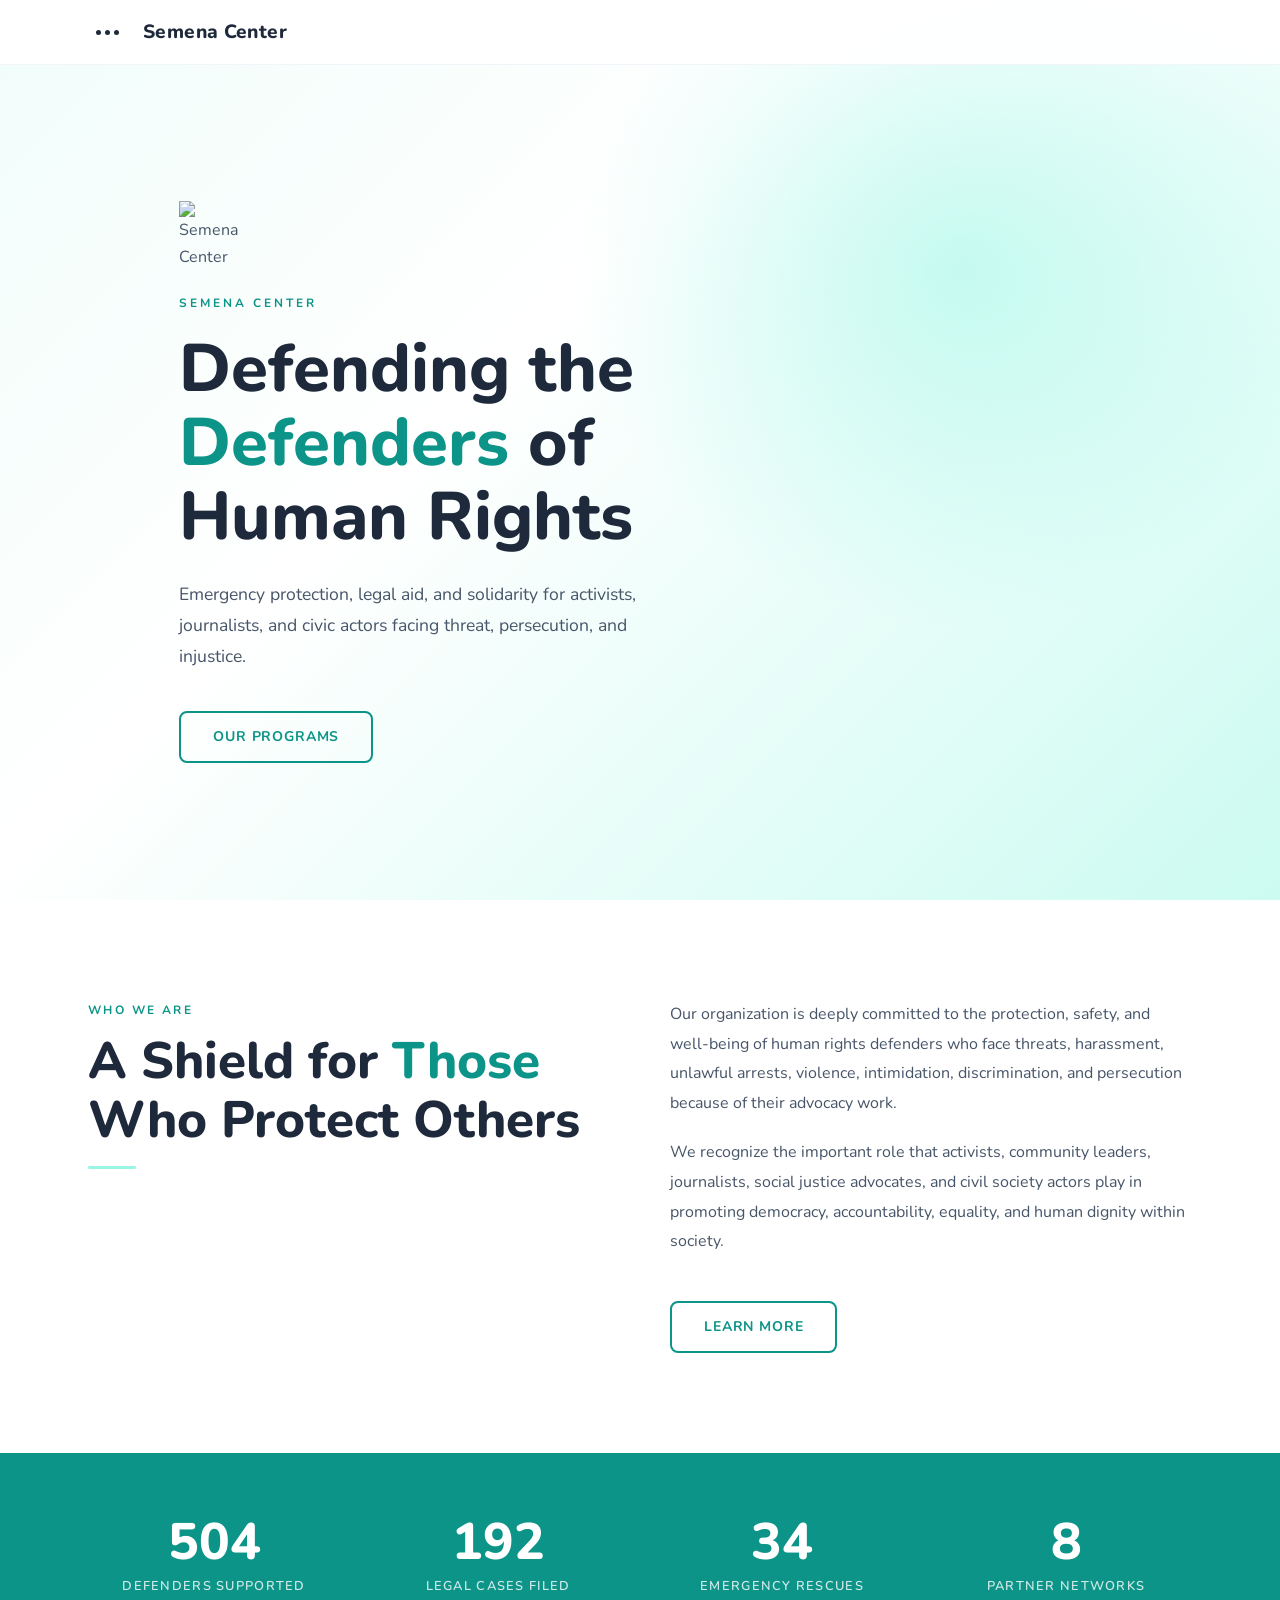
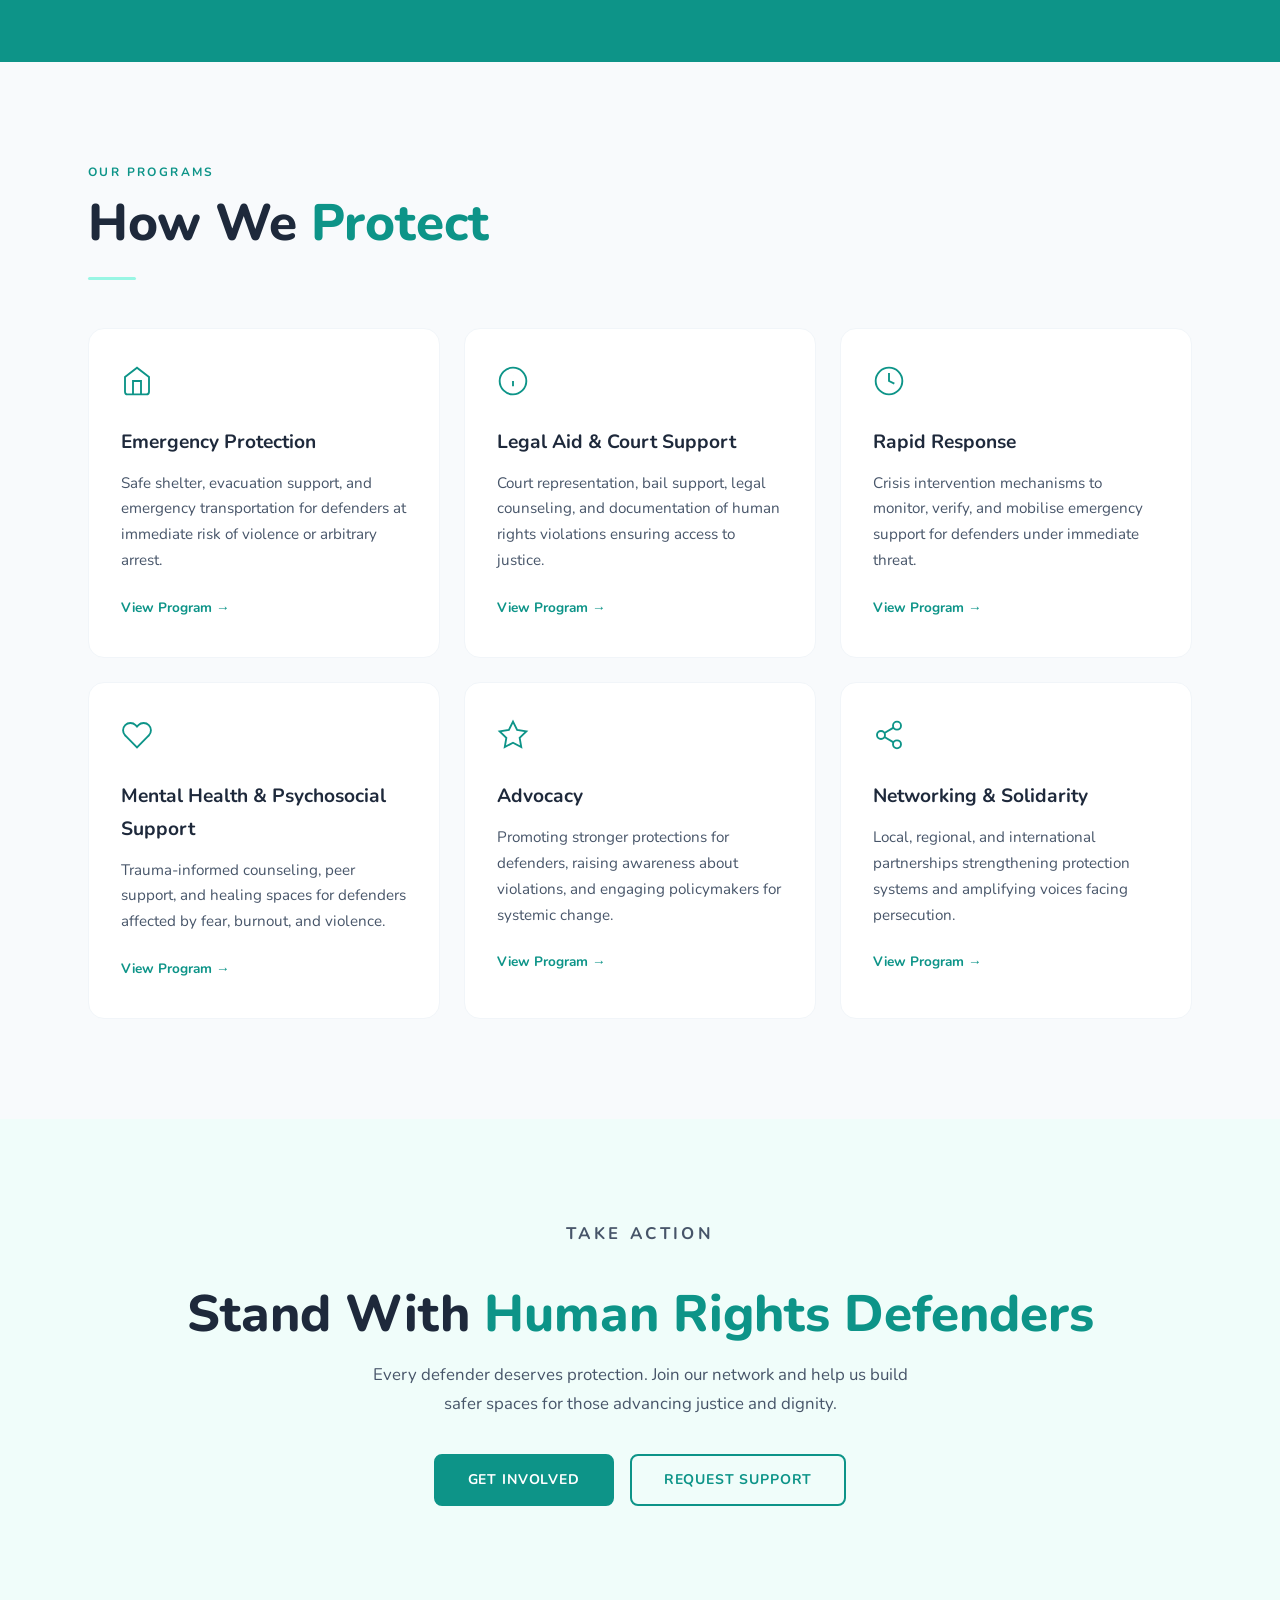
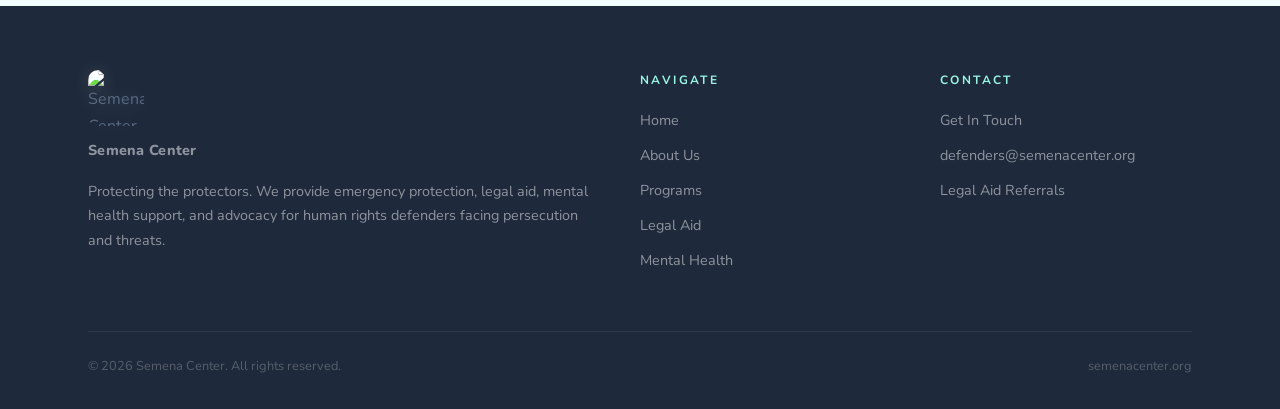
==== commit 69111cae: "Change mailto link email address Updated the mailto link to use a new email address." ====
--- a/index.html
+++ b/index.html
@@ -947,8 +947,6 @@
   height: 72px;
   object-fit: contain;
   margin-bottom: 20px;
-  border-radius: 14px;
-  box-shadow: 0 4px 18px rgba(0,0,0,0.18);
 }
 
 /* Footer logo — brightened to stand out on dark footer */
@@ -1264,7 +1262,7 @@
 
   const mailSubject = subject && subject.value ? subject.value : 'General Inquiry';
   const mailBody = `Name: ${name.value}\nEmail: ${email.value}\n\n${message.value}`;
-  const mailtoLink = `mailto:info@semenacenter.org?subject=${encodeURIComponent(mailSubject)}&body=${encodeURIComponent(mailBody)}`;
+  const mailtoLink = `mailto:defenders@semenacenter.org?subject=${encodeURIComponent(mailSubject)}&body=${encodeURIComponent(mailBody)}`;
 
   window.location.href = mailtoLink;
 }
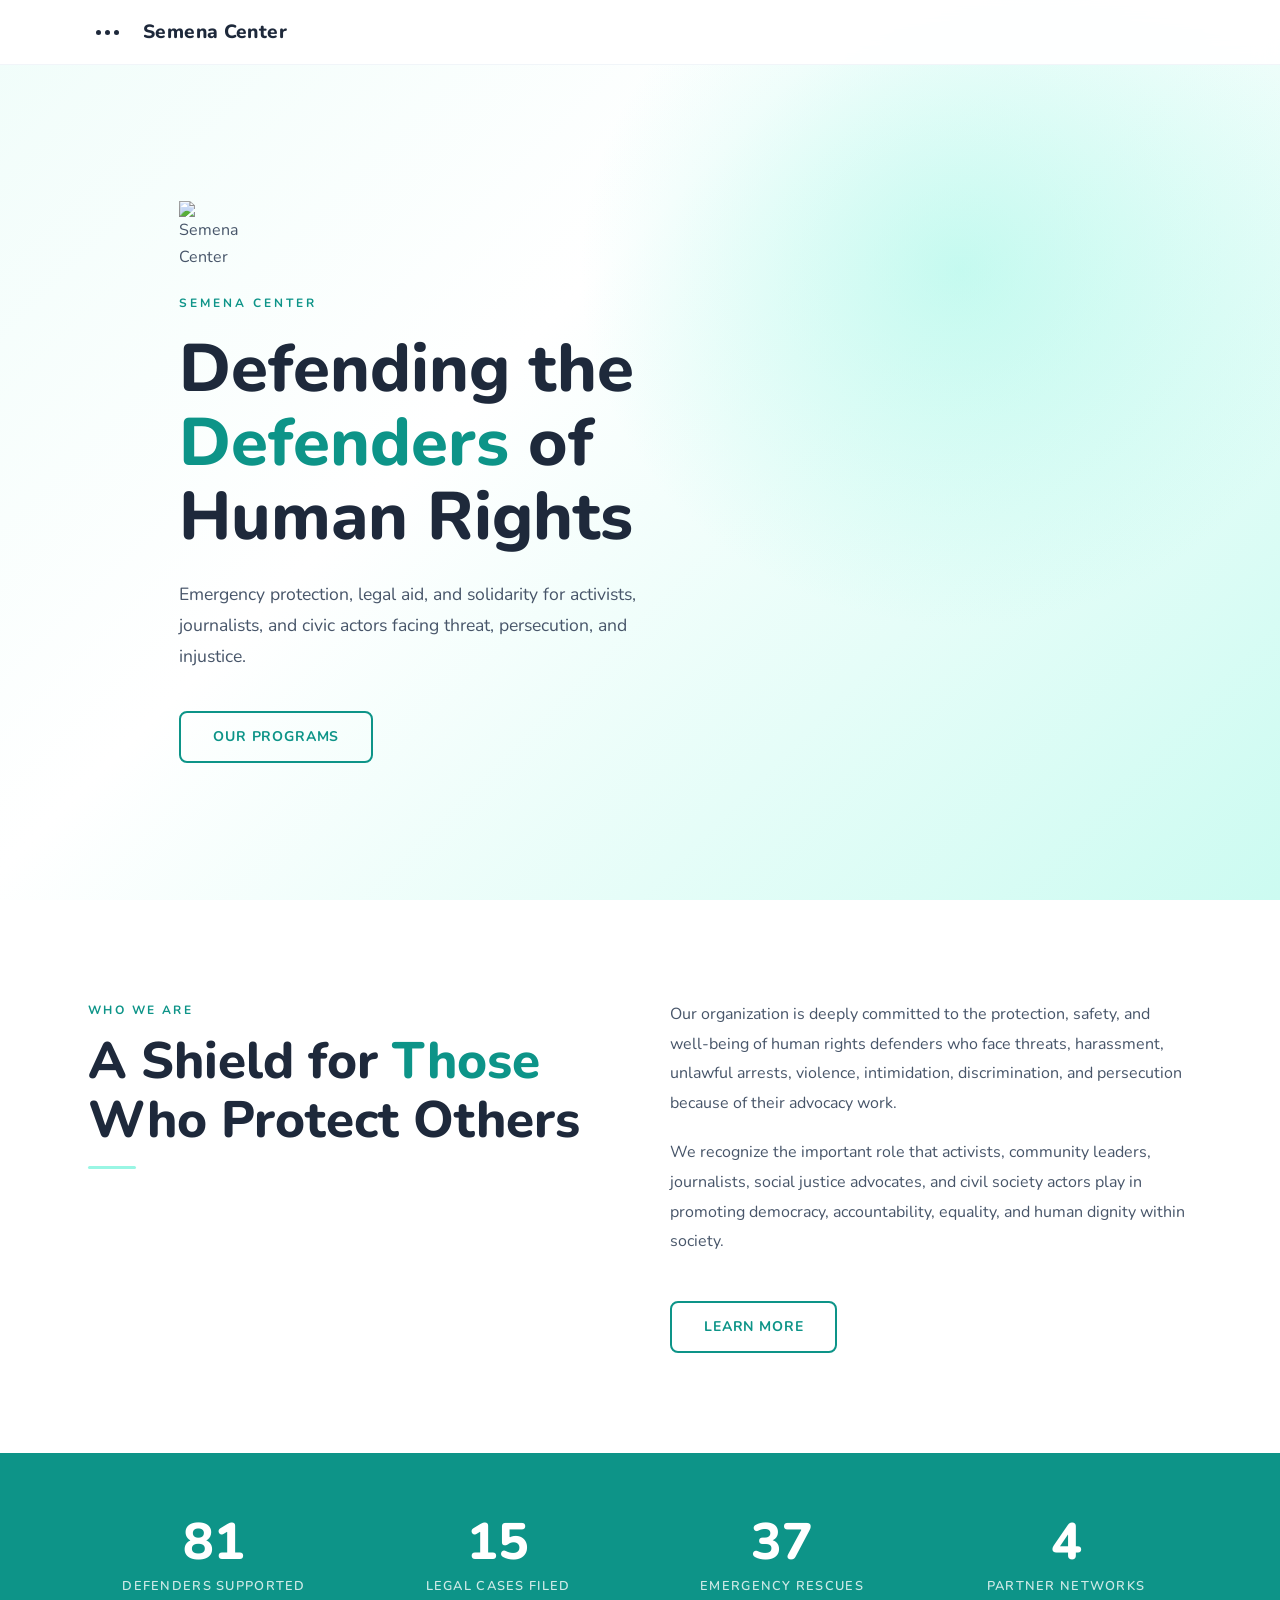
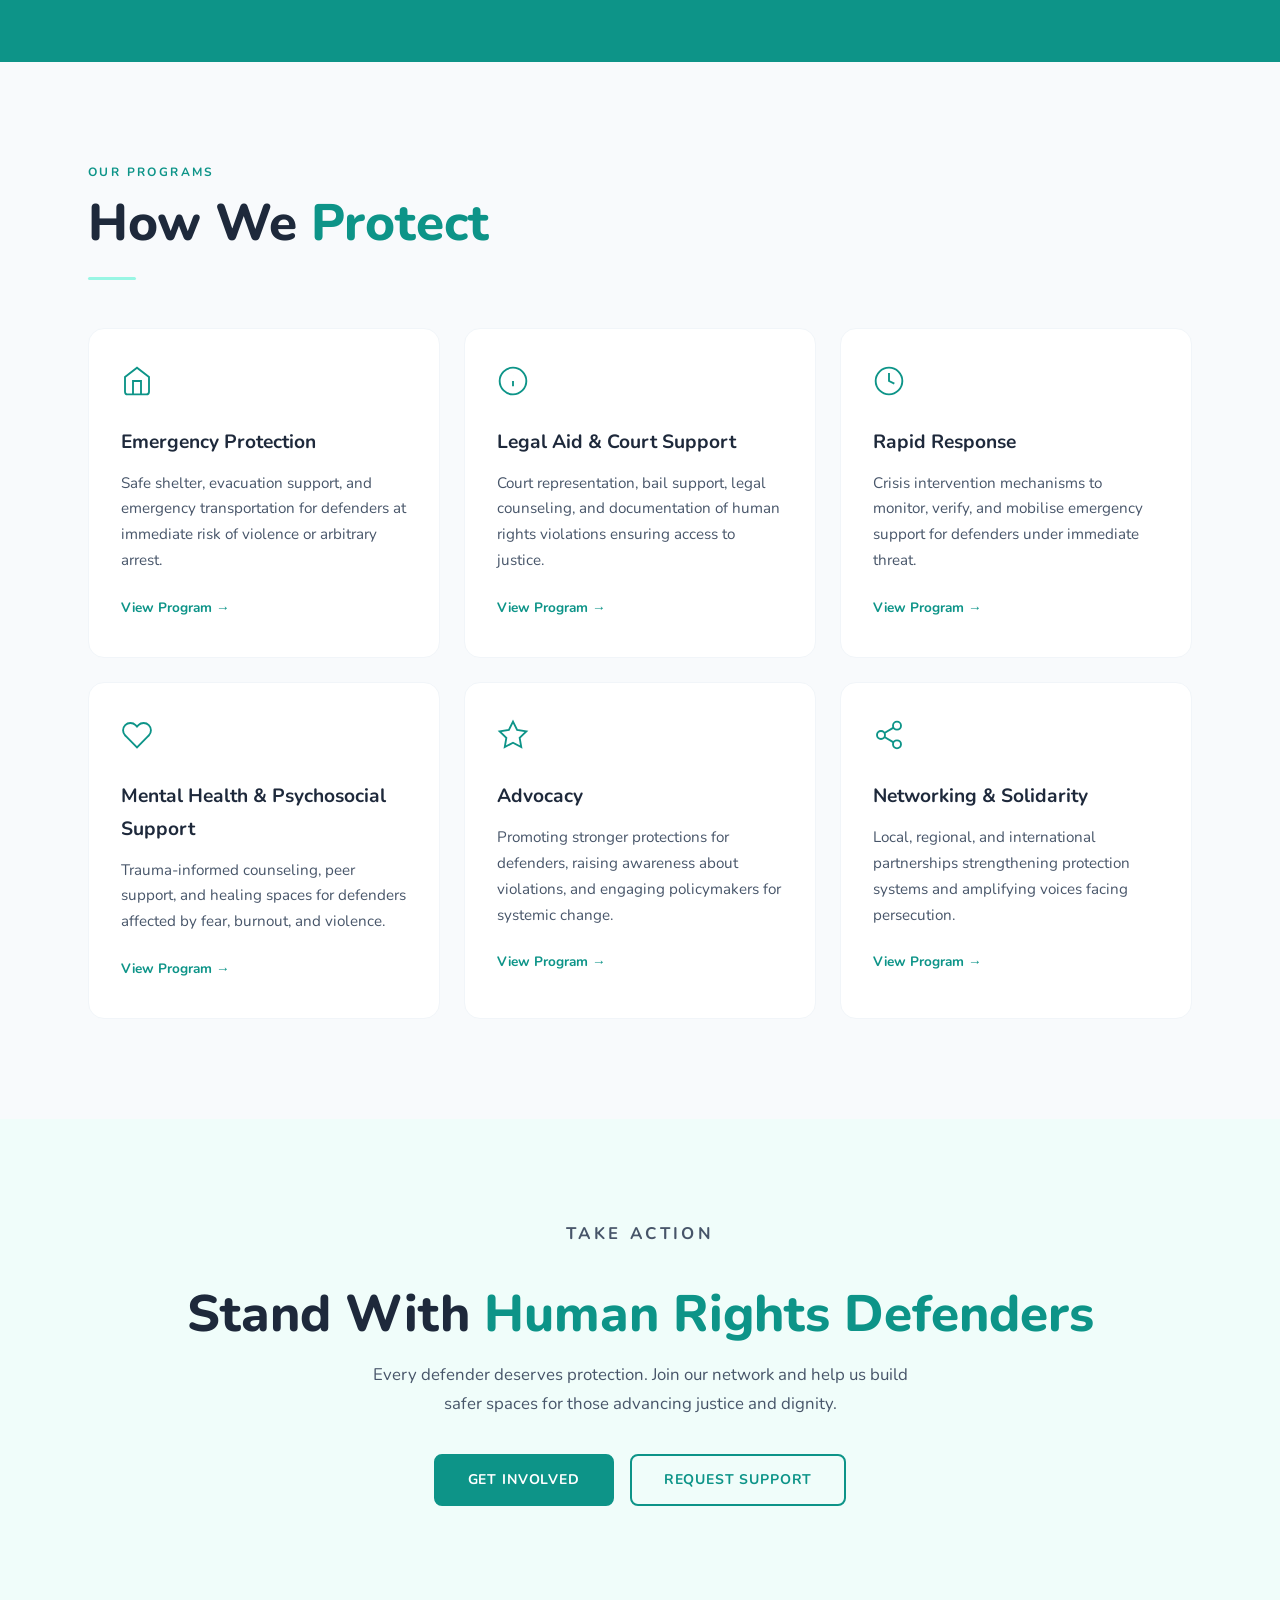
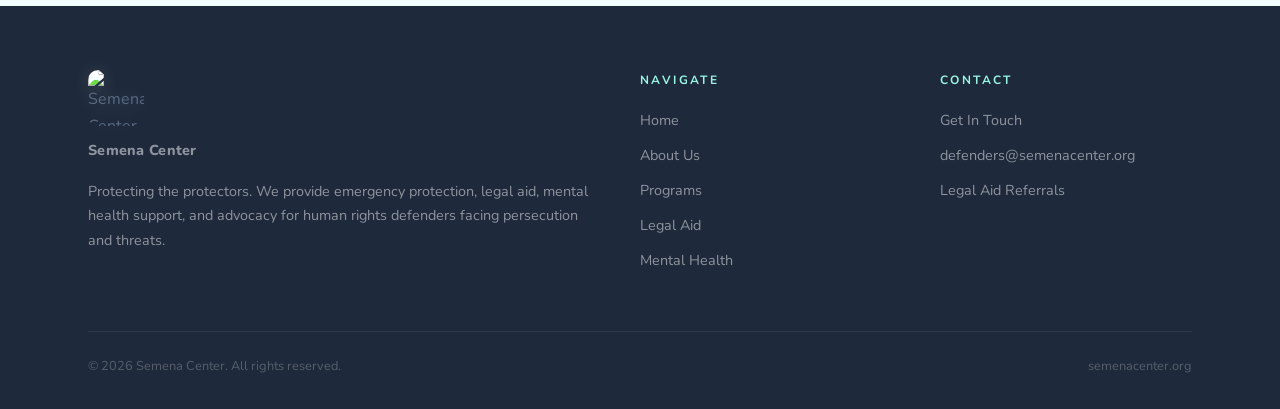
==== commit f32dd0e7: "Update index.html" ====
--- a/index.html
+++ b/index.html
@@ -1026,19 +1026,19 @@
   <div class="container">
     <div class="impact-grid">
       <div class="impact-stat">
-        <div class="num" data-target="840">0</div>
+        <div class="num" data-target="126">0</div>
         <div class="lbl">Defenders Supported</div>
       </div>
       <div class="impact-stat">
-        <div class="num" data-target="320">0</div>
+        <div class="num" data-target="24">0</div>
         <div class="lbl">Legal Cases Filed</div>
       </div>
       <div class="impact-stat">
-        <div class="num" data-target="56">0</div>
+        <div class="num" data-target="58">0</div>
         <div class="lbl">Emergency Rescues</div>
       </div>
       <div class="impact-stat">
-        <div class="num" data-target="14">0</div>
+        <div class="num" data-target="7">0</div>
         <div class="lbl">Partner Networks</div>
       </div>
     </div>
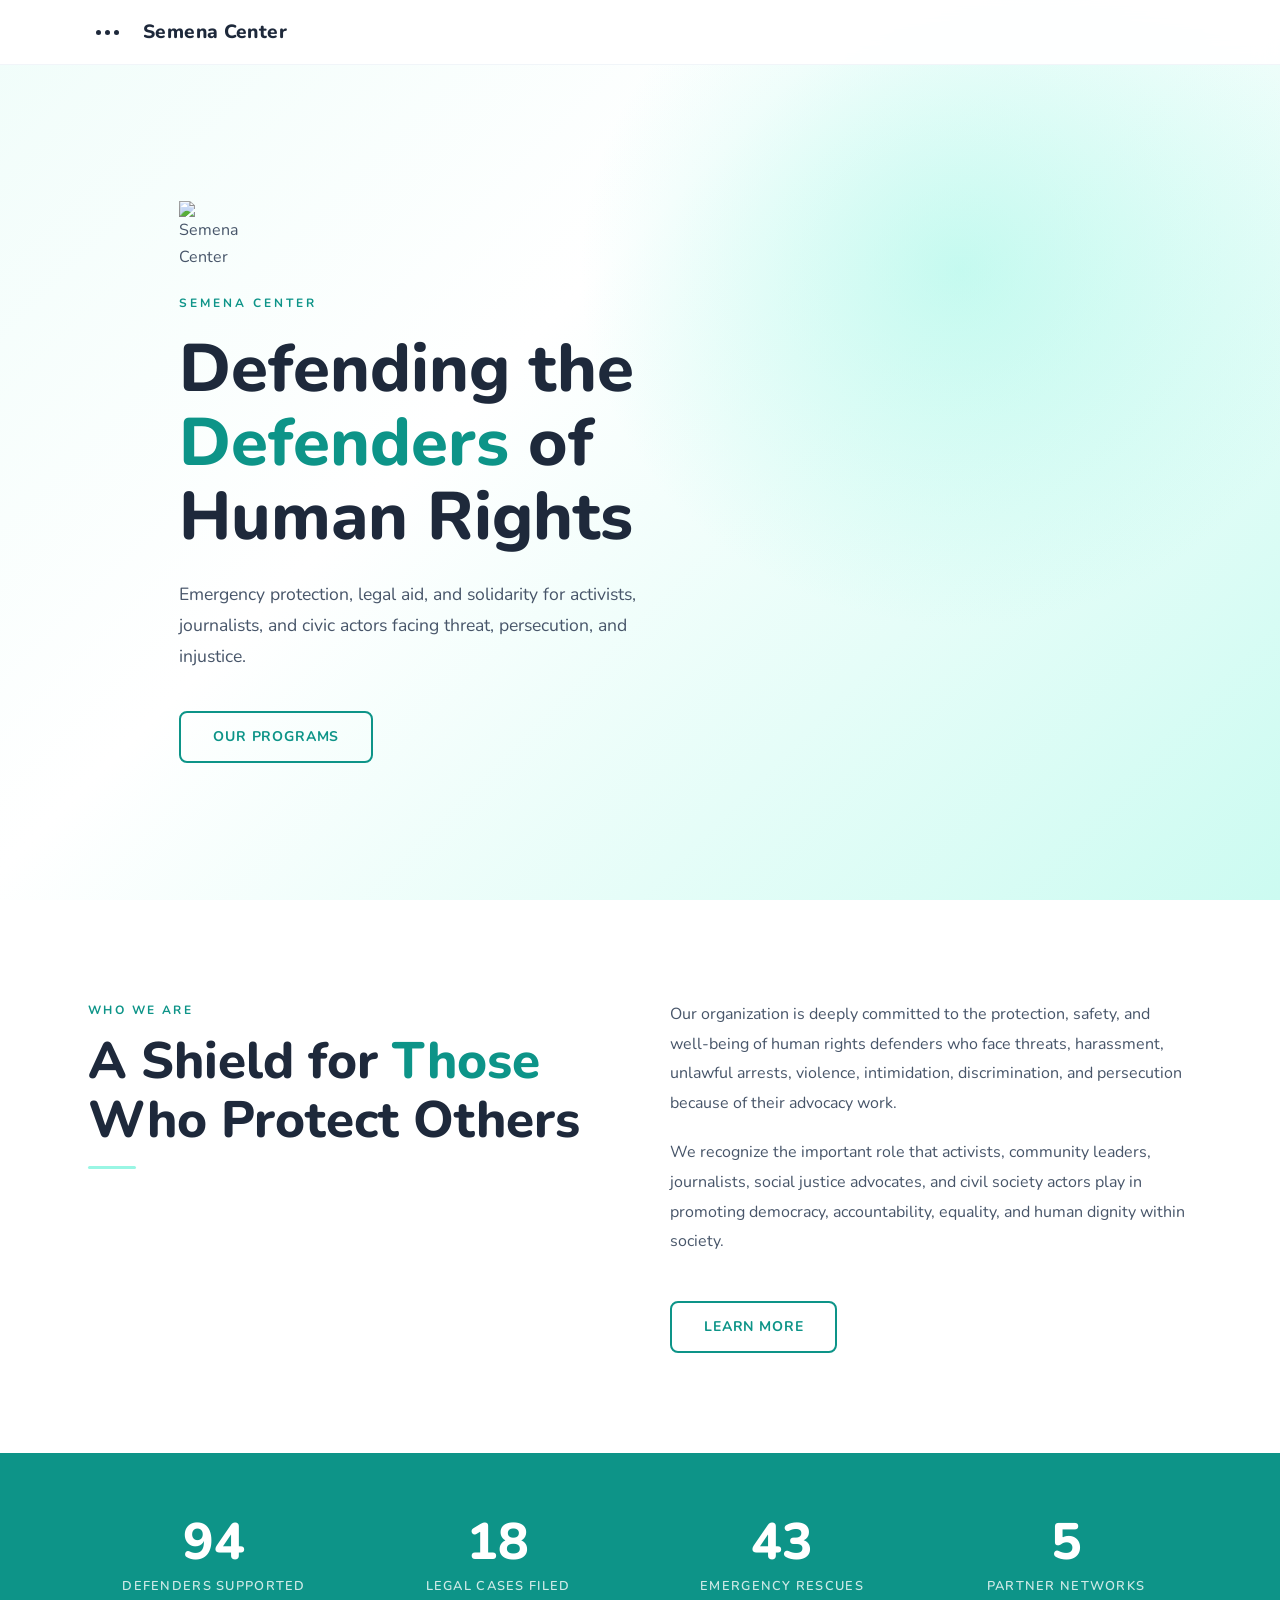
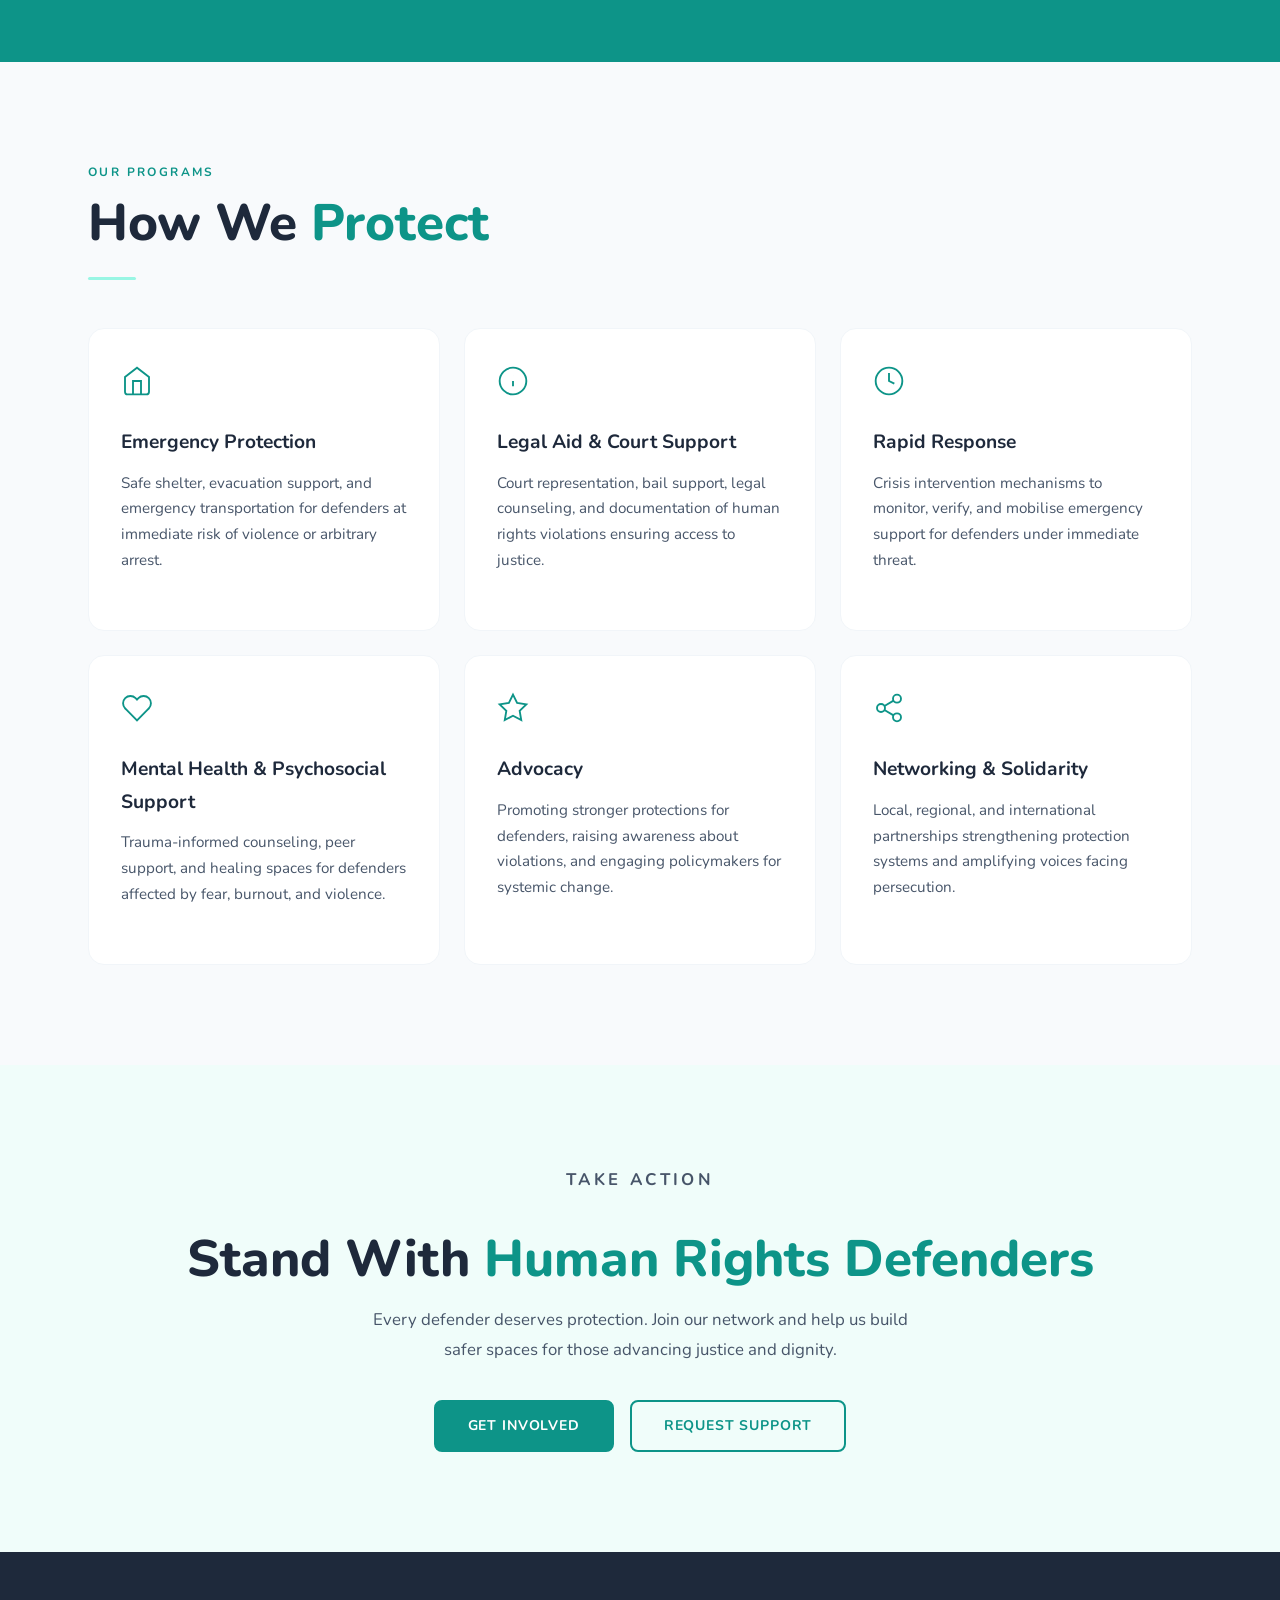
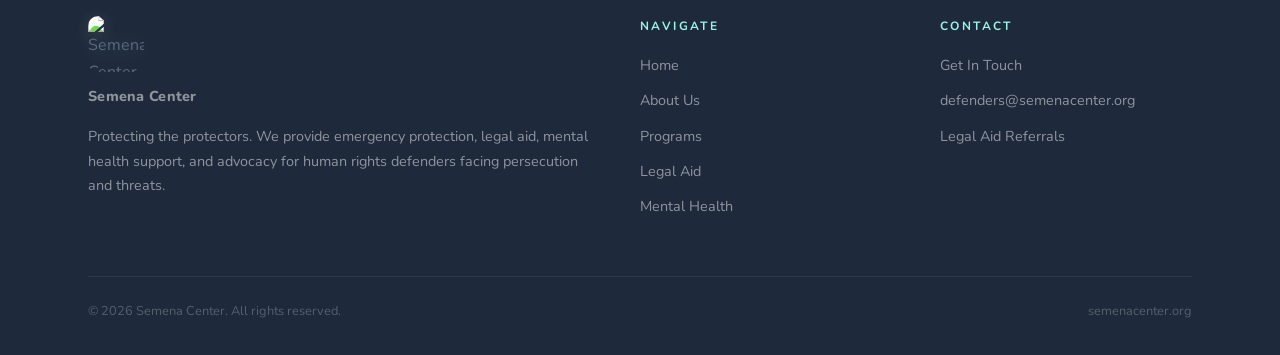
==== commit 642941ad: "Update index.html" ====
--- a/index.html
+++ b/index.html
@@ -1060,7 +1060,7 @@
         </div>
         <h3>Emergency Protection</h3>
         <p>Safe shelter, evacuation support, and emergency transportation for defenders at immediate risk of violence or arbitrary arrest.</p>
-        <a href="programs.html">View Program &rarr;</a>
+        <a href=""></a>
       </div>
       <div class="pillar-card reveal">
         <div class="pillar-icon">
@@ -1068,7 +1068,7 @@
         </div>
         <h3>Legal Aid & Court Support</h3>
         <p>Court representation, bail support, legal counseling, and documentation of human rights violations ensuring access to justice.</p>
-        <a href="legal-aid.html">View Program &rarr;</a>
+        <a href=""></a>
       </div>
       <div class="pillar-card reveal">
         <div class="pillar-icon">
@@ -1076,7 +1076,7 @@
         </div>
         <h3>Rapid Response</h3>
         <p>Crisis intervention mechanisms to monitor, verify, and mobilise emergency support for defenders under immediate threat.</p>
-        <a href="programs.html">View Program &rarr;</a>
+        <a href=""></a>
       </div>
       <div class="pillar-card reveal">
         <div class="pillar-icon">
@@ -1084,7 +1084,7 @@
         </div>
         <h3>Mental Health & Psychosocial Support</h3>
         <p>Trauma-informed counseling, peer support, and healing spaces for defenders affected by fear, burnout, and violence.</p>
-        <a href="mental-health.html">View Program &rarr;</a>
+        <a href=""></a>
       </div>
       <div class="pillar-card reveal">
         <div class="pillar-icon">
@@ -1092,7 +1092,7 @@
         </div>
         <h3>Advocacy</h3>
         <p>Promoting stronger protections for defenders, raising awareness about violations, and engaging policymakers for systemic change.</p>
-        <a href="about.html">View Program &rarr;</a>
+        <a href=""></a>
       </div>
       <div class="pillar-card reveal">
         <div class="pillar-icon">
@@ -1100,7 +1100,7 @@
         </div>
         <h3>Networking & Solidarity</h3>
         <p>Local, regional, and international partnerships strengthening protection systems and amplifying voices facing persecution.</p>
-        <a href="contact.html">View Program &rarr;</a>
+        <a href=""></a>
       </div>
     </div>
   </div>
